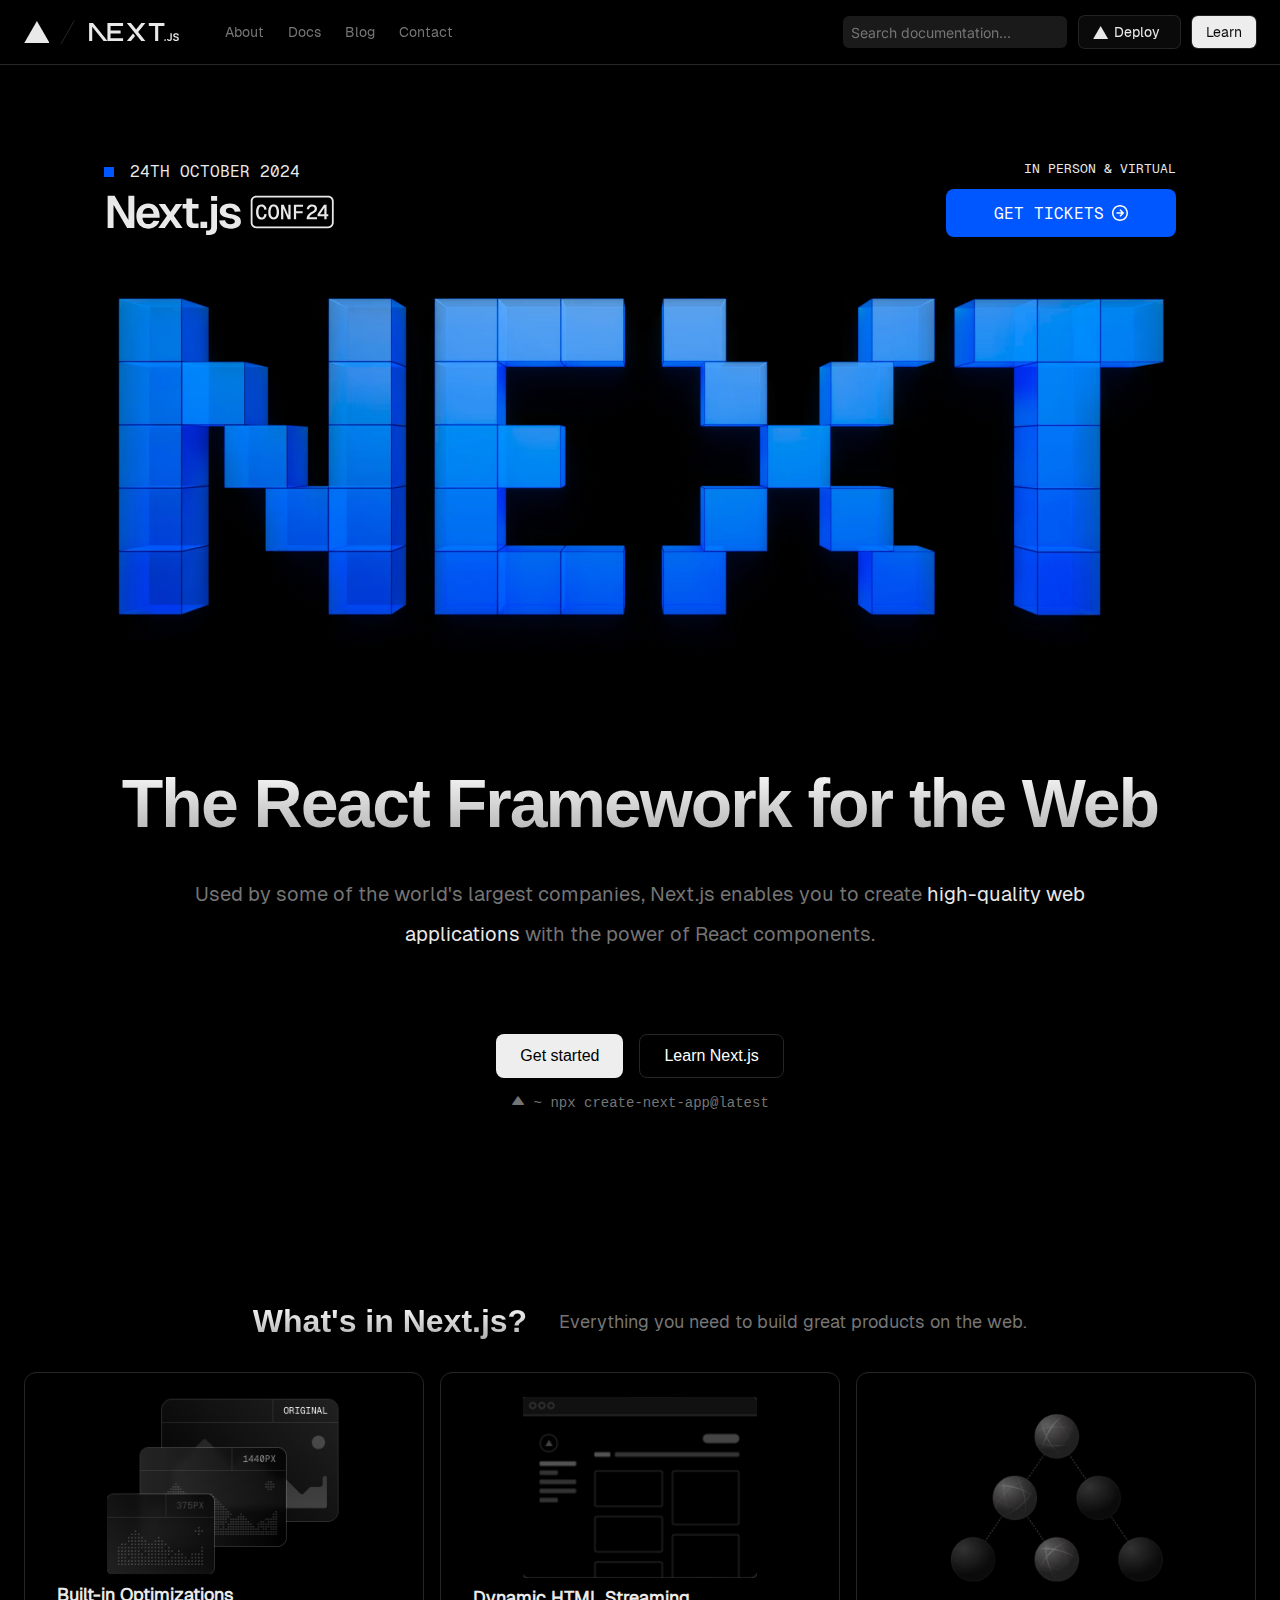
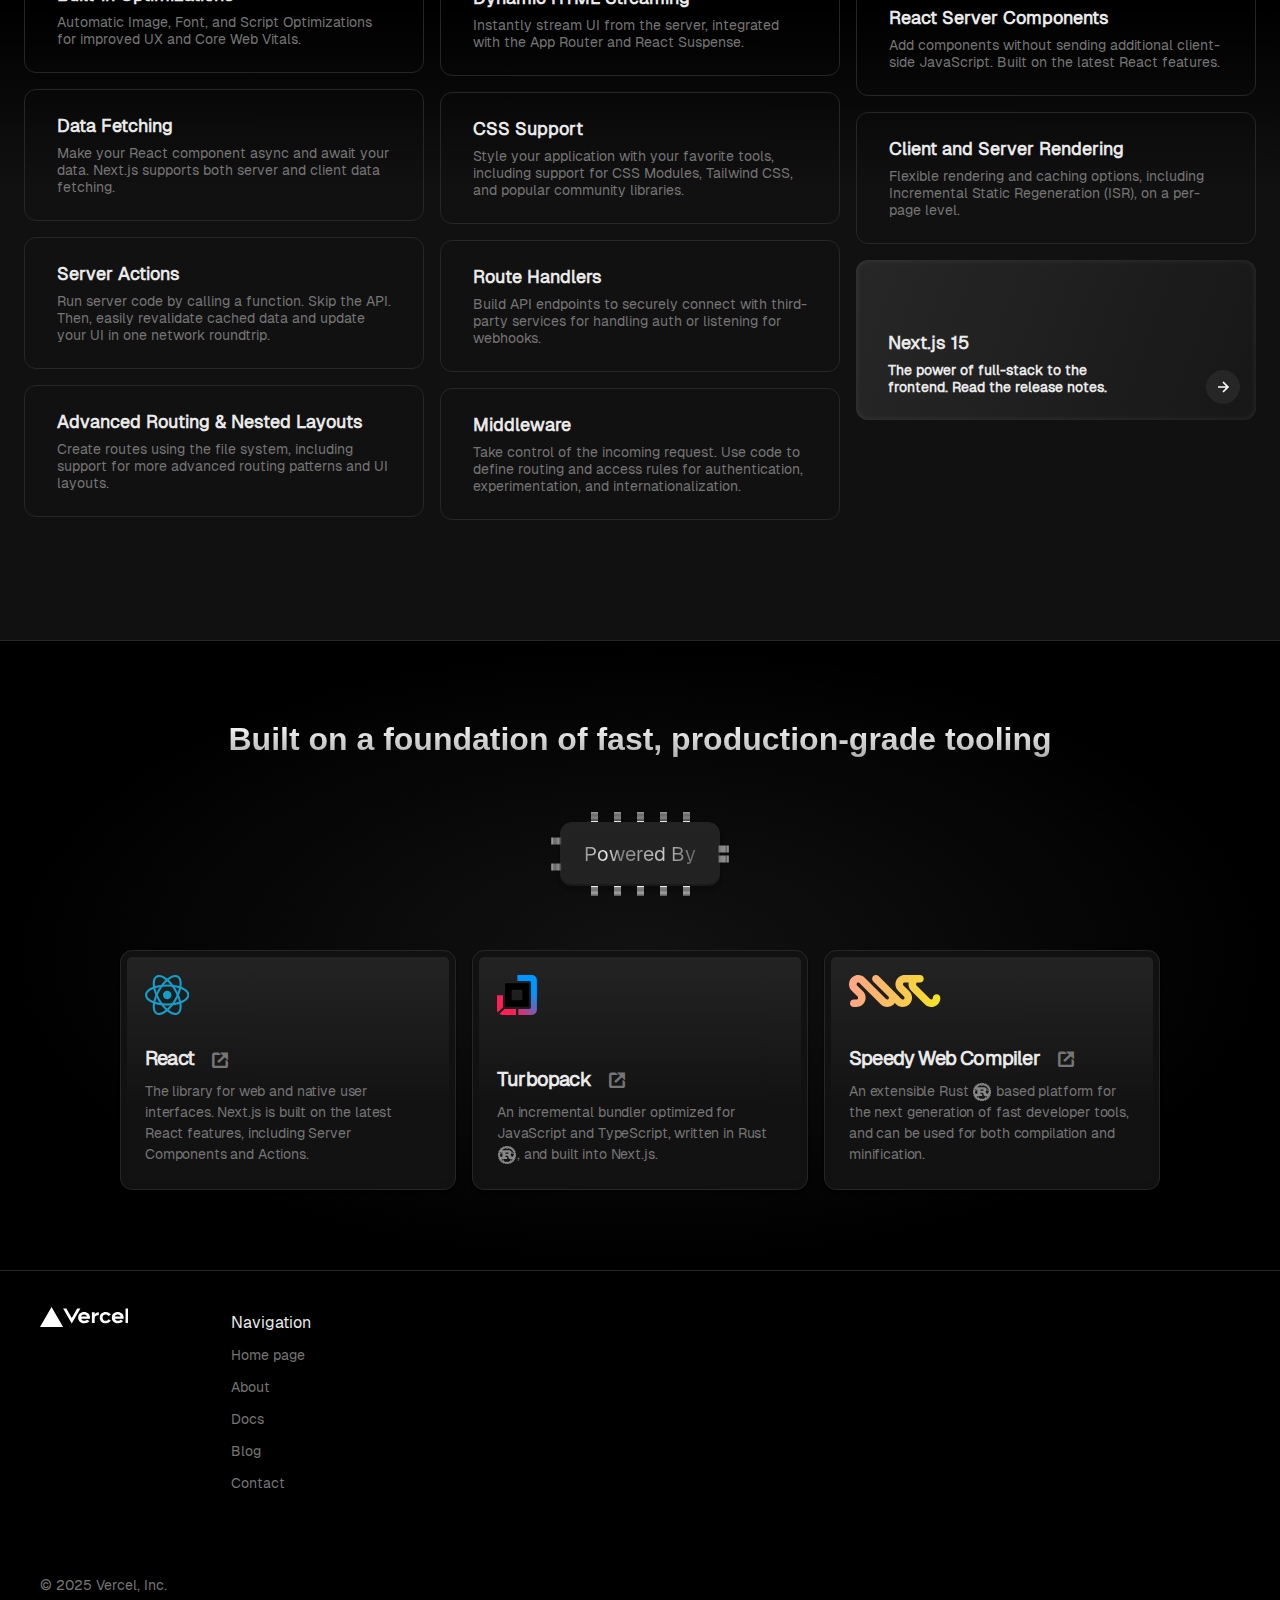
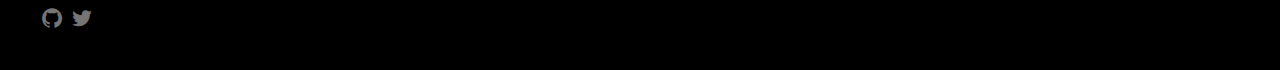
==== index.html @ a0e6a7a4 "add missing pages and move commomn CSS to separate file" ====
<!DOCTYPE html>
<html lang="en">
<head>
    <meta charset="UTF-8">
    <meta name="viewport" content="width=device-width, initial-scale=1.0">
    <title>Next.js by Vercel - The React Framework</title>
    <link rel="stylesheet" href="./css/styles.css">
    <link rel="stylesheet" href="./css/common.css">
    <link href='https://unpkg.com/boxicons@2.1.4/css/boxicons.min.css' rel='stylesheet'>
    <link rel="shortcut icon" href="./assets/svgs/favicon.svg" type="image/x-icon">
    <script src="./tailwind.js"></script>
</head>
<body>
    <header>
        <nav class="nav">
            <a href="./index.html">
                <div class="logo">
                    <svg aria-label="Vercel logomark" height="22" role="img" viewBox="0 0 74 64"><path d="M37.5896 0.25L74.5396 64.25H0.639648L37.5896 0.25Z"></path></svg>
                    <svg height="32" role="separator" viewBox="0 0 32 32" width="32"><path d="M22 5L9 28" stroke-linecap="round" stroke-linejoin="round"></path></svg>
                    <svg xmlns="http://www.w3.org/2000/svg" width="94" height="18" viewBox="0 0 394 79" fill="none">
                        <path d="M261.919 0.0330722H330.547V12.7H303.323V79.339H289.71V12.7H261.919V0.0330722Z"/>
                        <path d="M149.052 0.0330722V12.7H94.0421V33.0772H138.281V45.7441H94.0421V66.6721H149.052V79.339H80.43V12.7H80.4243V0.0330722H149.052Z"/>
                        <path d="M183.32 0.0661486H165.506L229.312 79.3721H247.178L215.271 39.7464L247.127 0.126654L229.312 0.154184L206.352 28.6697L183.32 0.0661486Z"/>
                        <path d="M201.6 56.7148L192.679 45.6229L165.455 79.4326H183.32L201.6 56.7148Z"/>
                        <path fill-rule="evenodd" clip-rule="evenodd" d="M80.907 79.339L17.0151 0H0V79.3059H13.6121V16.9516L63.8067 79.339H80.907Z"/>
                        <path d="M333.607 78.8546C332.61 78.8546 331.762 78.5093 331.052 77.8186C330.342 77.1279 329.991 76.2917 330 75.3011C329.991 74.3377 330.342 73.5106 331.052 72.8199C331.762 72.1292 332.61 71.7838 333.607 71.7838C334.566 71.7838 335.405 72.1292 336.115 72.8199C336.835 73.5106 337.194 74.3377 337.204 75.3011C337.194 75.9554 337.028 76.5552 336.696 77.0914C336.355 77.6368 335.922 78.064 335.377 78.373C334.842 78.6911 334.252 78.8546 333.607 78.8546Z"/>
                        <path d="M356.84 45.4453H362.872V68.6846C362.863 70.8204 362.401 72.6472 361.498 74.1832C360.585 75.7191 359.321 76.8914 357.698 77.7185C356.084 78.5364 354.193 78.9546 352.044 78.9546C350.079 78.9546 348.318 78.6001 346.75 77.9094C345.182 77.2187 343.937 76.1826 343.024 74.8193C342.101 73.456 341.649 71.7565 341.649 69.7207H347.691C347.7 70.6114 347.903 71.3838 348.29 72.0291C348.677 72.6744 349.212 73.1651 349.895 73.5105C350.586 73.8559 351.38 74.0286 352.274 74.0286C353.243 74.0286 354.073 73.8286 354.746 73.4196C355.419 73.0197 355.936 72.4199 356.296 71.6201C356.646 70.8295 356.831 69.8479 356.84 68.6846V45.4453Z"/>
                        <path d="M387.691 54.5338C387.544 53.1251 386.898 52.0254 385.773 51.2438C384.638 50.4531 383.172 50.0623 381.373 50.0623C380.11 50.0623 379.022 50.2532 378.118 50.6258C377.214 51.0075 376.513 51.5164 376.033 52.1617C375.554 52.807 375.314 53.5432 375.295 54.3703C375.295 55.061 375.461 55.6608 375.784 56.1607C376.107 56.6696 376.54 57.0968 377.103 57.4422C377.656 57.7966 378.274 58.0874 378.948 58.3237C379.63 58.56 380.313 58.76 380.995 58.9236L384.14 59.6961C385.404 59.9869 386.631 60.3778 387.802 60.8776C388.973 61.3684 390.034 61.9955 390.965 62.7498C391.897 63.5042 392.635 64.413 393.179 65.4764C393.723 66.5397 394 67.7848 394 69.2208C394 71.1566 393.502 72.8562 392.496 74.3285C391.491 75.7917 390.043 76.9369 388.143 77.764C386.252 78.582 383.965 79 381.272 79C378.671 79 376.402 78.6002 374.493 77.8004C372.575 77.0097 371.08 75.8463 370.001 74.3194C368.922 72.7926 368.341 70.9294 368.258 68.7391H374.235C374.318 69.8842 374.687 70.8386 375.314 71.6111C375.95 72.3745 376.78 72.938 377.795 73.3197C378.819 73.6923 379.962 73.8832 381.226 73.8832C382.545 73.8832 383.707 73.6832 384.712 73.2924C385.708 72.9016 386.492 72.3564 387.055 71.6475C387.627 70.9476 387.913 70.1206 387.922 69.1754C387.913 68.312 387.654 67.5939 387.156 67.0304C386.649 66.467 385.948 65.9944 385.053 65.6127C384.15 65.231 383.098 64.8856 381.899 64.5857L378.081 63.6223C375.323 62.9225 373.137 61.8592 371.541 60.4323C369.937 59.0054 369.143 57.115 369.143 54.7429C369.143 52.798 369.678 51.0894 370.758 49.6261C371.827 48.1629 373.294 47.0268 375.148 46.2179C377.011 45.4 379.114 45 381.456 45C383.836 45 385.92 45.4 387.719 46.2179C389.517 47.0268 390.929 48.1538 391.952 49.5897C392.976 51.0257 393.511 52.6707 393.539 54.5338H387.691Z"/>
                    </svg>
                </div>
            </a>
            <ul class="links">
                <li>
                    <a href="./pages/about.html">About</a>
                </li>
                <li>
                    <a href="./pages/docs.html">Docs</a>
                </li>
                <li>
                    <a href="./pages/blog.html">Blog</a>
                </li>
                <li>
                    <a href="./pages/contact.html">Contact</a>
                </li>
            </ul>
            <div class="buttons">
                <input class="search-doc" type="text" placeholder="Search documentation...">
                <a class="deploy" href="#">
                    <svg aria-label="Vercel logomark" height="13" role="img" viewBox="0 0 74 64"><path d="M37.5896 0.25L74.5396 64.25H0.639648L37.5896 0.25Z" fill="var(--white)"></path></svg>
                    <span>Deploy</span>
                </a>
                <a class="learn" href="#">
                    <span>Learn</span>
                </a>
            </div>
            <div class="mobile-buttons">
                <svg class="search-icon" fill="none" height="24" shape-rendering="geometricPrecision" stroke="currentColor" stroke-linecap="round" stroke-linejoin="round" stroke-width="1.5" viewBox="0 0 24 24" width="24" style="color:currentColor"><path d="M11 17.25a6.25 6.25 0 110-12.5 6.25 6.25 0 010 12.5z"></path><path d="M16 16l4.5 4.5"></path></svg>
                <svg viewBox="0 0 150 80" width="40" height="40" fill="white" class="hamburger">
                    <rect width="150" height="10"></rect>
                    <rect y="60" width="150" height="15"></rect>
                </svg>
            </div>
        </nav>
    </header>
    <main>
        <div class="conf">
            <div class="top">
                <div class="date-container">
                    <div class="date">
                        <span class="square"></span>
                        <span title>24th october 2024</span>
                    </div>
                    <svg class="conf-logo" aria-label="Next.js Conf 2024" fill="none" viewBox="0 0 243 56" xmlns="http://www.w3.org/2000/svg"><path d="M3.84 10.92H11.184L25.776 36.36V10.92H32.064V45H24.432L10.08 20.28V45H3.84V10.92ZM34.1974 32.28C34.1974 24.216 39.1894 18.984 46.8214 18.984C53.3974 18.984 58.6774 23.496 58.7734 32.472V33.96H40.6774C40.9654 38.184 43.1734 40.728 46.8214 40.728C49.1254 40.728 51.2374 39.384 52.1494 37.176L58.4374 37.608C56.9014 42.504 52.2934 45.576 46.8214 45.576C39.1894 45.576 34.1974 40.344 34.1974 32.28ZM40.7254 29.88H52.4374C51.9574 25.512 49.5574 23.832 46.8214 23.832C43.4134 23.832 41.2054 26.088 40.7254 29.88ZM75.8197 19.56H82.6838L73.8037 32.04L83.0197 45H76.1077L70.2037 36.168L64.2517 45H57.3397L66.5557 32.04L57.6757 19.56H64.5877L70.2037 27.912L75.8197 19.56ZM87.0364 13.608H93.1804V19.56H99.9004V24.312H93.1804V37.176C93.1804 39.144 94.1884 40.248 96.0604 40.248H99.9004V45H95.0524C89.8204 45 87.0364 42.36 87.0364 37.176V24.312H83.0044V19.56H87.0364V13.608ZM101.917 38.28H108.973V45H101.917V38.28ZM119.413 44.184C119.413 49.368 116.917 52.2 111.589 52.2H107.893V47.448H110.485C112.213 47.448 113.269 46.2 113.269 44.184V19.56H119.413V44.184ZM113.125 16.2V10.968H119.509V16.2H113.125ZM138.12 27.72C137.64 25.128 135.384 23.64 132.936 23.64C130.488 23.64 128.664 24.888 128.712 26.904C128.76 28.92 131.16 29.736 133.896 30.216C140.808 31.416 144.648 33.288 144.648 38.184C144.648 43.08 139.656 45.576 133.704 45.576C126.984 45.576 122.136 42.264 121.704 36.936L127.992 36.6C128.472 39.288 130.488 40.872 133.656 40.872C135.768 40.872 138.312 40.152 138.264 38.04C138.264 35.592 135.24 35.304 132.648 34.728C126.552 33.48 122.328 31.752 122.328 27C122.328 22.056 126.648 18.984 133.272 18.984C139.08 18.984 143.544 22.248 144.36 27.432L138.12 27.72Z" fill="currentColor"></path><path clip-rule="evenodd" d="M236.981 10.8418C240.14 10.8418 242.699 13.402 242.699 16.5609V39.4399C242.699 42.5988 240.14 45.159 236.981 45.159H160.718C157.56 45.159 155 42.5988 155 39.4399V16.5609C155 13.402 157.56 10.8418 160.718 10.8418H236.981ZM236.981 12.7477H160.718C158.613 12.7477 156.906 14.4552 156.906 16.5609V39.4399C156.906 41.5456 158.613 43.2524 160.718 43.253H236.981C239.087 43.2524 240.794 41.5456 240.794 39.4399V16.5609C240.794 14.4552 239.087 12.7477 236.981 12.7477ZM214.086 35.6223C214.086 34.4347 214.257 33.3935 214.594 32.5068C214.932 31.6161 215.509 30.7863 216.323 30.0216C217.145 29.2529 218.275 28.4801 219.723 27.7074C220.472 27.321 221.041 26.9793 221.435 26.6865C221.83 26.3895 222.119 26.0804 222.306 25.751C222.493 25.4215 222.587 25.0189 222.587 24.543C222.587 23.8149 222.355 23.2293 221.895 22.7901C221.44 22.3548 220.785 22.1352 219.939 22.1352C218.979 22.1352 218.214 22.3955 217.649 22.9201C217.083 23.4448 216.725 24.1932 216.583 25.1694L214.151 25.0189C214.31 23.4571 214.891 22.2287 215.896 21.338C216.896 20.4513 218.247 20.0039 219.939 20.0039C220.972 20.0039 221.871 20.191 222.639 20.5651C223.404 20.9393 223.99 21.4641 224.392 22.1474C224.795 22.8266 224.994 23.6116 224.994 24.5024C224.994 25.2914 224.864 25.9666 224.608 26.5238C224.348 27.0851 223.929 27.6017 223.347 28.0857C222.769 28.5656 221.956 29.0862 220.907 29.6434C219.646 30.3186 218.678 30.9857 218.003 31.6446C217.328 32.3035 216.97 32.8973 216.929 33.4301H225.015V35.6223H214.086ZM225.604 32.4806H232.791V35.6206H235.158V32.4806H236.964V30.2884H235.158V20.3479H232.445L225.604 30.4145V32.4806ZM232.791 23.5977V30.2884H228.207L232.791 23.5977ZM166.431 35.9878C165.21 35.9878 164.163 35.6686 163.289 35.0304C162.414 34.3921 161.752 33.4729 161.297 32.2761C160.847 31.0794 160.621 29.6607 160.621 28.0269C160.621 26.3757 160.847 24.9536 161.297 23.7568C161.752 22.5566 162.414 21.6374 163.289 20.9922C164.163 20.347 165.21 20.0244 166.431 20.0244C167.878 20.0244 169.074 20.4927 170.021 21.4327C170.968 22.3728 171.586 23.6874 171.874 25.3802L169.401 25.5085C169.199 24.4193 168.842 23.5972 168.336 23.0457C167.826 22.4942 167.191 22.2167 166.431 22.2167C165.37 22.2167 164.551 22.7196 163.979 23.7221C163.403 24.7281 163.115 26.1607 163.115 28.0269C163.115 29.8896 163.403 31.3187 163.979 32.3073C164.551 33.2994 165.37 33.792 166.431 33.792C167.233 33.792 167.895 33.4937 168.419 32.9005C168.943 32.3039 169.3 31.4193 169.484 30.2434L171.961 30.3718C171.686 32.1339 171.072 33.511 170.119 34.5031C169.165 35.4917 167.937 35.9878 166.431 35.9878ZM175.006 33.8892C176.005 35.2872 177.413 35.9879 179.234 35.9879C181.055 35.9879 182.467 35.2872 183.463 33.8892C184.458 32.4913 184.958 30.5384 184.958 28.027C184.958 25.4878 184.458 23.5176 183.463 22.1197C182.467 20.7217 181.055 20.0245 179.234 20.0245C177.413 20.0245 176.005 20.7217 175.006 22.1197C174.01 23.5176 173.511 25.4878 173.511 28.027C173.511 30.5384 174.01 32.4913 175.006 33.8892ZM181.635 32.3075C181.08 33.2822 180.282 33.7713 179.234 33.7713C178.187 33.7713 177.389 33.2822 176.837 32.3075C176.282 31.3327 176.008 29.9071 176.008 28.027C176.008 26.1469 176.282 24.7143 176.837 23.7222C177.389 22.7336 178.187 22.2376 179.234 22.2376C180.282 22.2376 181.08 22.7336 181.635 23.7222C182.186 24.7143 182.46 26.1469 182.46 28.027C182.46 29.9071 182.186 31.3327 181.635 32.3075ZM187.083 20.3685H189.924L194.787 31.597V20.3685H197.153V35.645H194.312L189.449 24.4131V35.645H187.083V20.3685ZM210.258 20.3685H200.622V35.645H202.988V29.2521H209.873V27.0806H202.988V22.54H210.258V20.3685Z" fill="currentColor" fill-rule="evenodd"></path></svg>
                </div>
                <div class="tickets">
                    <span title>In person & virtual</span>
                    <button>
                        <span>Get tickets</span>
                        <svg height="16" stroke-linejoin="round" style="color:currentColor" viewBox="0 0 16 16" width="16"><path fill-rule="evenodd" clip-rule="evenodd" d="M5.25 7.25H4.5V8.75H5.25H9.43934L7.96967 10.2197L7.43934 10.75L8.5 11.8107L9.03033 11.2803L11.7803 8.53033C12.0732 8.23744 12.0732 7.76256 11.7803 7.46967L9.03033 4.71967L8.5 4.18934L7.43934 5.25L7.96967 5.78033L9.43934 7.25H5.25ZM8 14.5C4.41015 14.5 1.5 11.5899 1.5 8C1.5 4.41015 4.41015 1.5 8 1.5C11.5899 1.5 14.5 4.41015 14.5 8C14.5 11.5899 11.5899 14.5 8 14.5ZM0 8C0 12.4183 3.58172 16 8 16C12.4183 16 16 12.4183 16 8C16 3.58172 12.4183 0 8 0C3.58172 0 0 3.58172 0 8Z" fill="currentColor"></path></svg>
                    </button>
                </div>
            </div>
            <img src="./assets/imgs/logo.png" alt="NextJS logo">
        </div>
        <section class="presentation">
            <h1>The React Framework for the Web</h1>
            <p>
                Used by some of the world's largest companies, Next.js enables you to create <span class="highlighted">high-quality web applications</span> with the power of React components.
            </p>
            <div class="get-started">
                <div class="buttons">
                    <button>Get started</button>
                    <button>Learn Next.js</button>
                </div>
                <code class="command">
                    <i class='bx bxs-up-arrow'></i>
                    ~ npx create-next-app@latest
                </code>
            </div>
        </section>
        <section class="what">
            <h2>What's in Next.js?</h2>
            <span>Everything you need to build great products on the web.</span>
        </section>
        <div class="features">
            <div class="col">
                <div class="card">
                    <img src="./assets/imgs/screens.png" alt="desktop screens with different resolutions">
                    <span class="title">Built-in Optimizations</span>
                    <p class="description">Automatic Image, Font, and Script Optimizations for improved UX and Core Web Vitals.</p>
                </div>
                <div class="card">
                    <span class="title">Data Fetching</span>
                    <p class="description">Make your React component async and await your data. Next.js supports both server and client data fetching.</p>
                </div>
                <div class="card">
                    <span class="title">Server Actions</span>
                    <p class="description">Run server code by calling a function. Skip the API. Then, easily revalidate cached data and update your UI in one network roundtrip.</p>
                </div>
                <div class="card">
                    <span class="title">Advanced Routing & Nested Layouts</span>
                    <p class="description">Create routes using the file system, including support for more advanced routing patterns and UI layouts.</p>
                </div>
            </div>
            <div class="col">
                <div class="card">
                    <img src="./assets/imgs/page.png" alt="a web page">
                    <span class="title">Dynamic HTML Streaming</span>
                    <p class="description">Instantly stream UI from the server, integrated with the App Router and React Suspense.</p>
                </div>
                <div class="card">
                    <span class="title">CSS Support</span>
                    <p class="description">Style your application with your favorite tools, including support for CSS Modules, Tailwind CSS, and popular community libraries.</p>
                </div>
                <div class="card">
                    <span class="title">Route Handlers</span>
                    <p class="description">Build API endpoints to securely connect with third-party services for handling auth or listening for webhooks.</p>
                </div>
                
                <div class="card">
                    <span class="title">Middleware</span>
                    <p class="description">Take control of the incoming request. Use code to define routing and access rules for authentication, experimentation, and internationalization.</p>
                </div>
            </div>
            <div class="col">
                <div class="card">
                    <img src="./assets/imgs/atoms.png" alt="react component illustration">
                    <span class="title">React Server Components</span>
                    <p class="description">Add components without sending additional client-side JavaScript. Built on the latest React features.</p>
                </div>
                <div class="card">
                    <span class="title">Client and Server Rendering</span>
                    <p class="description">Flexible rendering and caching options, including Incremental Static Regeneration (ISR), on a per-page level.</p>
                </div>
                <div class="special-card">
                    <span class="title">Next.js 15</span>
                    <p class="description">The power of full-stack to the frontend. Read the release notes.</p>
                    <button class="arrow">
                        <svg xmlns="http://www.w3.org/2000/svg" width="20" height="20" viewBox="0 0 24 24" style="fill: rgb(255, 255, 255);" data-darkreader-inline-fill=""><path d="m11.293 17.293 1.414 1.414L19.414 12l-6.707-6.707-1.414 1.414L15.586 11H6v2h9.586z"></path></svg>
                    </button>
                </div>
            </div>
        </div>
        <div class="powered-by-container">
            <section class="powered-by">
                <h2>Built on a foundation of fast, production-grade tooling</h2>
                <div class="cpu">
                    <div class="pins top-pins">
                        <span class="pin"></span>
                        <span class="pin"></span>
                        <span class="pin"></span>
                        <span class="pin"></span>
                        <span class="pin"></span>
                    </div>
        
                    <div class="pins left-pins">
                        <span class="pin"></span>
                        <span class="pin"></span>
                    </div>
                    <span class="label">Powered By</span>
                    <div class="right-pins">
                        <span class="pin"></span>
                        <span class="pin"></span>
                    </div>
        
                    <div class="pins bot-pins">
                        <span class="pin"></span>
                        <span class="pin"></span>
                        <span class="pin"></span>
                        <span class="pin"></span>
                        <span class="pin"></span>
                    </div>
                </div>
                <div class="stack">
                    <a href="https://react.dev" class="tech">
                        <img src="./assets/svgs/react.svg" alt="react js logo" width="45" height="40">
                        <span class="name">React<i class='bx bx-link-external'></i></span>
                        <span class="description">The library for web and native user interfaces. Next.js is built on the latest React features, including Server Components and Actions.</span>
                    </a>
                    <a href="https://turbo.build" class="tech">
                        <img src="./assets/svgs/turbopack.svg" alt="turbopack logo" width="40" height="40">
                        <span class="name">Turbopack<i class='bx bx-link-external'></i></span>
                        <span class="description">An incremental bundler optimized for JavaScript and TypeScript, written in Rust <img src="./assets/svgs/rust.svg" width="20" height="20" alt="worst programming language logo">, and built into Next.js.</span>
                    </a>
                    <a href="https://swc.rs" class="tech">
                        <img src="./assets/svgs/swc.svg" alt="speedy web compiler logo" width="92" height="32">
                        <span class="name">Speedy Web Compiler<i class='bx bx-link-external'></i></span>
                        <span class="description">An extensible Rust <img src="./assets/svgs/rust.svg" width="20" height="20" alt="worst programming language logo"> based platform for the next generation of fast developer tools, and can be used for both compilation and minification.</span>
                    </a>
                </div>
            </section>
        </div>
    </main>
    <footer class="footer">
        <div class="col">
            <svg fill="white" height="20" viewBox="0 0 283 64"><path d="M141.04 16c-11.04 0-19 7.2-19 18s8.96 18 20 18c6.67 0 12.55-2.64 16.19-7.09l-7.65-4.42c-2.02 2.21-5.09 3.5-8.54 3.5-4.79 0-8.86-2.5-10.37-6.5h28.02c.22-1.12.35-2.28.35-3.5 0-10.79-7.96-17.99-19-17.99zm-9.46 14.5c1.25-3.99 4.67-6.5 9.45-6.5 4.79 0 8.21 2.51 9.45 6.5h-18.9zM248.72 16c-11.04 0-19 7.2-19 18s8.96 18 20 18c6.67 0 12.55-2.64 16.19-7.09l-7.65-4.42c-2.02 2.21-5.09 3.5-8.54 3.5-4.79 0-8.86-2.5-10.37-6.5h28.02c.22-1.12.35-2.28.35-3.5 0-10.79-7.96-17.99-19-17.99zm-9.45 14.5c1.25-3.99 4.67-6.5 9.45-6.5 4.79 0 8.21 2.51 9.45 6.5h-18.9zM200.24 34c0 6 3.92 10 10 10 4.12 0 7.21-1.87 8.8-4.92l7.68 4.43c-3.18 5.3-9.14 8.49-16.48 8.49-11.05 0-19-7.2-19-18s7.96-18 19-18c7.34 0 13.29 3.19 16.48 8.49l-7.68 4.43c-1.59-3.05-4.68-4.92-8.8-4.92-6.07 0-10 4-10 10zm82.48-29v46h-9V5h9zM36.95 0L73.9 64H0L36.95 0zm92.38 5l-27.71 48L73.91 5H84.3l17.32 30 17.32-30h10.39zm58.91 12v9.69c-1-.29-2.06-.49-3.2-.49-5.81 0-10 4-10 10V51h-9V17h9v9.2c0-5.08 5.91-9.2 13.2-9.2z" fill="var(--geist-foreground)"></path></svg>
            <span>© 2025 Vercel, Inc.</span>
            <div class="socials">
                <a href="https://github.com/vercel/next.js"><i class='bx bxl-github' ></i></a>
                <a href="https://twitter.com/nextjs"><i class='bx bxl-twitter' ></i></a>
            </div>
        </div>
        <div class="col">
            <span>Navigation</span>
            <ul class="links">
                <li>
                    <a href="./index.html">Home page</a>
                </li>
                <li>
                    <a href="./pages/about.html">About</a>
                </li>
                <li>
                    <a href="./pages/docs.html">Docs</a>
                </li>
                <li>
                    <a href="./pages/blog.html">Blog</a>
                </li>
                <li>
                    <a href="./pages/contact.html">Contact</a>
                </li>
            </ul>
        </div>
    </footer>
</body>
</html>
---- css/styles.css ----
main {
    width: 100%;
}

.conf {
    font-family: "geistSansMonoFont";
    text-transform: uppercase;
    display: flex;
    flex-direction: column;
    gap: 2rem;
    padding: 6rem 6.5rem;
}

@media (max-width: 576px) {
    .conf {
        padding: 2rem;
    }

    .conf .top {
        flex-direction: column;
        gap: 1rem;
    }

    .conf .top .tickets span[title] {
        margin-right: auto;
    }
}

.conf .date-container {
    display: flex;
    flex-direction: column;
}

.conf .top {
    display: flex;
    justify-content: space-between;
}

.conf .top .tickets span[title] {
    font-size: small;
}

.conf .date-container .date {
    display: flex;
    align-items: center;
    gap: 1rem;
}

.conf .date-container .conf-logo {
    height: 60px;
    width: 230px;
}
.conf .tickets {
    display: flex;
    flex-direction: column;
    text-align: right;
}

.conf .tickets button {
    margin-top: 0.75rem;
    display: flex;
    justify-content: center;
    align-items: center;
    gap: 0.5rem;
    font-family: "geistSansMonoFont";
    text-transform: uppercase;
    height: 3rem;
    background-color: #0057FF;
    border: none;
    padding-inline: 3rem;
    border-radius: 0.5rem;
    color: #fff;
    transition: opacity 150ms;
    font-size: 1rem;
}

.conf .tickets button:hover {
    cursor: pointer;
    opacity: 0.9;
}
.conf img {
    margin-top: 1.5rem;
}

.conf .date-container .square {
    display: block;
    width: 10px;
    height: 10px;
    background-color: #0057FF;
}

.presentation {
    width: 100%;
    font-size: 20px;
    display: flex;
    flex-direction: column;
    align-items: center;
    justify-content: center;
    text-align: center;
    margin-bottom: 12rem;
}

.presentation h1 {
    font-family: "geistSansFontMono", sans-serif;
    font-size: 68px;
    font-weight: 800;
    background-image: linear-gradient(180deg, #fff, #adadad);
    background-clip: text;
    -webkit-text-fill-color: transparent;
    letter-spacing: -2px;
}

.presentation p {
    color: var(--light-gray);
    width: 70%;
    line-height: 2;
    margin: 2rem 0 5rem 0;
}

.presentation .highlighted {
    color: var(--white);
}

.presentation .get-started {
    display: flex;
    flex-direction: column;
    gap: 1rem;
}

.presentation .get-started .buttons {
    display: flex;
    gap: 1rem;
    justify-content: center;
}

.presentation .get-started .buttons button {
    padding: 0.75rem 1.5rem;
    font-size: 16px;
    border-radius: 8px;
    transition: 0.2s background-color;
    border: none;
}

.presentation .get-started .buttons button:hover {
    cursor: pointer;
}

.presentation .get-started .buttons >:nth-child(1) {
    background-color: #eee;
    color: #000;
}

.presentation .get-started .buttons >:nth-child(1):hover {
    background-color: #ccc;
}

.presentation .get-started .buttons >:nth-child(2) {
    background-color: #000;
    color: #fff;
    border: 1px solid var(--dark-gray);
}

.presentation .get-started .buttons >:nth-child(2):hover {
    background-color: hsla(0,0%,12%,1);
}

.presentation .get-started .command {
    font-size: 14px;
    color: var(--light-gray);
}

.presentation .get-started .command:hover {
    cursor: copy;
}

@media (max-width: 992px) {
    .presentation {
        margin-bottom: 6rem;
    }
}

@media (max-width: 576px) {
    .presentation {
        margin-bottom: 6rem;
        line-height: 1;
    }

    .presentation h1 {
        font-size: 36px;
        letter-spacing: 1px;
    }

    .presentation p {
        font-size: 16px;
        margin: 2rem 0;
    }
}

.what {
    width: 100%;
    display: flex;
    justify-content: center;
    align-items: center;
    gap: 2rem;
}

.what h2 {
    font-family: "geistSansFontMono", sans-serif;
    font-size: 32px;
    font-weight: 700;
    background-image: linear-gradient(180deg, #fff, #adadad);
    background-clip: text;
    -webkit-text-fill-color: transparent;
}

.what span {
    color: var(--light-gray);
    font-size: 18px;
}

@media (max-width: 992px) {
    .what {
        flex-direction: column;
        gap: 1rem;
    }
}

@media (max-width: 576px) {
    .what span {
        font-size: 14px;
        text-align: center;
    }
}

.features {
    display: flex;
    justify-content: center;
    gap: 1rem;
    background: linear-gradient(180deg, #000 30%, #111 50%, #111 100%);
    padding: 2rem 0 1.5rem 0;
    height: 100%;
    border-bottom: 1px solid var(--dark-gray);
}

.features .col {
    display: flex;
    flex-direction: column;
    gap: 1rem;
    max-width: 400px;
    margin-bottom: 6rem;
}

.features .card {
    border: 1px solid var(--dark-gray);
    border-radius: 12px;
    padding: 1.5rem 2rem;
    display: flex;
    flex-direction: column;
    gap: 0.5rem;
    transition: 150ms border-color, 150ms background-color;
}

.features .card img {
    display: block;
    margin-inline: auto;
    width: 70%;
}

.features .card:hover {
    border-color: #444;
    cursor: pointer;
}

.features .card:not(:nth-child(1)):hover {
    background-color: hsla(0, 0%, 100%, 0.05);
}

.features .card .title,
.special-card .title {
    font-weight: 600;
    font-size: 18px;
}

.features .card .description {
    font-size: 14px;
    color: var(--light-gray);
}

.features .special-card {
    position: relative;
    display: flex;
    flex-direction: column;
    justify-content: flex-end;
    gap: 0.5rem;
    background-image: linear-gradient(110deg, #272727 .06%, #171717);
    box-shadow: inset 0 0 6px hsla(0, 0%, 100%, 0.1);
    height: 10rem;
    padding: 1.5rem 2rem;
    border-radius: 12px;
}

@media (max-width: 992px) {
    .features {
        padding: 1rem;
    }
}

@media (max-width: 768px) {
    .features {
        flex-direction: column;
        align-items: center;    
    }
}

@media (max-width: 576px) {
    .features {
        padding: 1rem;
        flex-direction: column;
    }

    .features .col {
        margin-bottom: 2rem;
    }
}

.special-card .description {
    font-weight: 600;
    font-size: 14px;
    color: var(--white);
    max-width: 25ch;
}

.special-card .arrow {
    display: flex;
    justify-content: center;
    align-items: center;
    position: absolute;
    right: 1rem;
    bottom: 1rem;
    background-color: var(--dark-gray);
    border: 1px solid var(--dark-gray);
    transition: 150ms background-color;
    border-radius: 50%;
    padding: 6px;
}

.special-card .arrow:hover {
    cursor: pointer;
    background-color: hsla(0, 0%, 100%, .15);
}

.powered-by-container {
    border-bottom: 1px solid var(--dark-gray);
    background: radial-gradient(50% 50% at 50% 50%, #121212 0, #000 100%);
}

.powered-by {
    display: flex;
    flex-direction: column;
    justify-content: center;
    align-items: center;
    gap: 4rem;
    width: 100%;
    padding: 80px;
    max-width: 1200px;
    margin: 0 auto;
}

.powered-by h2 {
    font-family: "geistSansFontMono", sans-serif;
    background-image: linear-gradient(180deg, #fff, #adadad);
    background-clip: text;
    -webkit-text-fill-color: transparent;
    font-size: 32px;
    font-weight: 700;
    text-align: center;
}

.powered-by .cpu {
    position: relative;
    width: 10rem;
    height: 4rem;
    display: flex;
    align-items: center;
    justify-content: center;
    background-image: linear-gradient(180deg,#232323,#222),
                      linear-gradient(180deg,hsla(0,0%,100%,.05),
                                             hsla(0,0%,100%,.05) 26.56%,
                                             rgba(0,0,0,.05) 51.56%,
                                             rgba(0,0,0,.05));
    border-radius: 12px;
    box-shadow: 0 2px 4px rgba(0, 0, 0, .1), 0 6px 4px -2px rgba(0, 0, 0, .15), inset 0 -3px 1px -1px rgba(0, 0, 0, .25);
    animation: glow 2s infinite alternate;
    background-size: 200% 100%;
}

@keyframes glow {
	0% { background: linear-gradient(85deg, hsla(0,0%,100%,.05) 0%, #333 100%, hsla(0,0%,100%,.05) 100%); }
	1% { background: linear-gradient(85deg, hsla(0,0%,100%,.05) 0%, #333 100%, hsla(0,0%,100%,.05) 100%); }
	2% { background: linear-gradient(85deg, hsla(0,0%,100%,.05) 0%, #333 100%, hsla(0,0%,100%,.05) 100%); }
	3% { background: linear-gradient(85deg, hsla(0,0%,100%,.05) 0%, #333 100%, hsla(0,0%,100%,.05) 100%); }
	4% { background: linear-gradient(85deg, hsla(0,0%,100%,.05) 0%, #333 100%, hsla(0,0%,100%,.05) 100%); }
	5% { background: linear-gradient(85deg, hsla(0,0%,100%,.05) 0%, #333 100%, hsla(0,0%,100%,.05) 100%); }
	6% { background: linear-gradient(85deg, hsla(0,0%,100%,.05) 0%, #333 100%, hsla(0,0%,100%,.05) 100%); }
	7% { background: linear-gradient(85deg, hsla(0,0%,100%,.05) 0%, #333 100%, hsla(0,0%,100%,.05) 100%); }
	8% { background: linear-gradient(85deg, hsla(0,0%,100%,.05) 0%, #333 100%, hsla(0,0%,100%,.05) 100%); }
	9% { background: linear-gradient(85deg, hsla(0,0%,100%,.05) 0%, #333 100%, hsla(0,0%,100%,.05) 100%); }
	10% { background: linear-gradient(85deg, hsla(0,0%,100%,.05) 0%, #333 100%, hsla(0,0%,100%,.05) 100%); }
	11% { background: linear-gradient(85deg, hsla(0,0%,100%,.05) 0%, #333 99%, hsla(0,0%,100%,.05) 100%); }
	12% { background: linear-gradient(85deg, hsla(0,0%,100%,.05) 0%, #333 98%, hsla(0,0%,100%,.05) 100%); }
	13% { background: linear-gradient(85deg, hsla(0,0%,100%,.05) 0%, #333 97%, hsla(0,0%,100%,.05) 100%); }
	14% { background: linear-gradient(85deg, hsla(0,0%,100%,.05) 0%, #333 96%, hsla(0,0%,100%,.05) 100%); }
	15% { background: linear-gradient(85deg, hsla(0,0%,100%,.05) 0%, #333 95%, hsla(0,0%,100%,.05) 100%); }
	16% { background: linear-gradient(85deg, hsla(0,0%,100%,.05) 0%, #333 94%, hsla(0,0%,100%,.05) 100%); }
	17% { background: linear-gradient(85deg, hsla(0,0%,100%,.05) 0%, #333 93%, hsla(0,0%,100%,.05) 100%); }
	18% { background: linear-gradient(85deg, hsla(0,0%,100%,.05) 0%, #333 92%, hsla(0,0%,100%,.05) 100%); }
	19% { background: linear-gradient(85deg, hsla(0,0%,100%,.05) 0%, #333 91%, hsla(0,0%,100%,.05) 100%); }
	20% { background: linear-gradient(85deg, hsla(0,0%,100%,.05) 0%, #333 90%, hsla(0,0%,100%,.05) 100%); }
	21% { background: linear-gradient(85deg, hsla(0,0%,100%,.05) 0%, #333 89%, hsla(0,0%,100%,.05) 100%); }
	22% { background: linear-gradient(85deg, hsla(0,0%,100%,.05) 0%, #333 88%, hsla(0,0%,100%,.05) 100%); }
	23% { background: linear-gradient(85deg, hsla(0,0%,100%,.05) 0%, #333 87%, hsla(0,0%,100%,.05) 100%); }
	24% { background: linear-gradient(85deg, hsla(0,0%,100%,.05) 0%, #333 86%, hsla(0,0%,100%,.05) 100%); }
	25% { background: linear-gradient(85deg, hsla(0,0%,100%,.05) 0%, #333 85%, hsla(0,0%,100%,.05) 100%); }
	26% { background: linear-gradient(85deg, hsla(0,0%,100%,.05) 0%, #333 84%, hsla(0,0%,100%,.05) 100%); }
	27% { background: linear-gradient(85deg, hsla(0,0%,100%,.05) 0%, #333 83%, hsla(0,0%,100%,.05) 100%); }
	28% { background: linear-gradient(85deg, hsla(0,0%,100%,.05) 0%, #333 82%, hsla(0,0%,100%,.05) 100%); }
	29% { background: linear-gradient(85deg, hsla(0,0%,100%,.05) 0%, #333 81%, hsla(0,0%,100%,.05) 100%); }
	30% { background: linear-gradient(85deg, hsla(0,0%,100%,.05) 0%, #333 80%, hsla(0,0%,100%,.05) 100%); }
	31% { background: linear-gradient(85deg, hsla(0,0%,100%,.05) 0%, #333 79%, hsla(0,0%,100%,.05) 100%); }
	32% { background: linear-gradient(85deg, hsla(0,0%,100%,.05) 0%, #333 78%, hsla(0,0%,100%,.05) 100%); }
	33% { background: linear-gradient(85deg, hsla(0,0%,100%,.05) 0%, #333 77%, hsla(0,0%,100%,.05) 100%); }
	34% { background: linear-gradient(85deg, hsla(0,0%,100%,.05) 0%, #333 76%, hsla(0,0%,100%,.05) 100%); }
	35% { background: linear-gradient(85deg, hsla(0,0%,100%,.05) 0%, #333 75%, hsla(0,0%,100%,.05) 100%); }
	36% { background: linear-gradient(85deg, hsla(0,0%,100%,.05) 0%, #333 74%, hsla(0,0%,100%,.05) 100%); }
	37% { background: linear-gradient(85deg, hsla(0,0%,100%,.05) 0%, #333 73%, hsla(0,0%,100%,.05) 100%); }
	38% { background: linear-gradient(85deg, hsla(0,0%,100%,.05) 0%, #333 72%, hsla(0,0%,100%,.05) 100%); }
	39% { background: linear-gradient(85deg, hsla(0,0%,100%,.05) 0%, #333 71%, hsla(0,0%,100%,.05) 100%); }
	40% { background: linear-gradient(85deg, hsla(0,0%,100%,.05) 0%, #333 70%, hsla(0,0%,100%,.05) 100%); }
	41% { background: linear-gradient(85deg, hsla(0,0%,100%,.05) 0%, #333 69%, hsla(0,0%,100%,.05) 100%); }
	42% { background: linear-gradient(85deg, hsla(0,0%,100%,.05) 0%, #333 68%, hsla(0,0%,100%,.05) 100%); }
	43% { background: linear-gradient(85deg, hsla(0,0%,100%,.05) 0%, #333 67%, hsla(0,0%,100%,.05) 100%); }
	44% { background: linear-gradient(85deg, hsla(0,0%,100%,.05) 0%, #333 66%, hsla(0,0%,100%,.05) 100%); }
	45% { background: linear-gradient(85deg, hsla(0,0%,100%,.05) 0%, #333 65%, hsla(0,0%,100%,.05) 100%); }
	46% { background: linear-gradient(85deg, hsla(0,0%,100%,.05) 0%, #333 64%, hsla(0,0%,100%,.05) 100%); }
	47% { background: linear-gradient(85deg, hsla(0,0%,100%,.05) 0%, #333 63%, hsla(0,0%,100%,.05) 100%); }
	48% { background: linear-gradient(85deg, hsla(0,0%,100%,.05) 0%, #333 62%, hsla(0,0%,100%,.05) 100%); }
	49% { background: linear-gradient(85deg, hsla(0,0%,100%,.05) 0%, #333 61%, hsla(0,0%,100%,.05) 100%); }
	50% { background: linear-gradient(85deg, hsla(0,0%,100%,.05) 0%, #333 60%, hsla(0,0%,100%,.05) 100%); }
	51% { background: linear-gradient(85deg, hsla(0,0%,100%,.05) 0%, #333 59%, hsla(0,0%,100%,.05) 100%); }
	52% { background: linear-gradient(85deg, hsla(0,0%,100%,.05) 0%, #333 58%, hsla(0,0%,100%,.05) 100%); }
	53% { background: linear-gradient(85deg, hsla(0,0%,100%,.05) 0%, #333 57%, hsla(0,0%,100%,.05) 100%); }
	54% { background: linear-gradient(85deg, hsla(0,0%,100%,.05) 0%, #333 56%, hsla(0,0%,100%,.05) 100%); }
	55% { background: linear-gradient(85deg, hsla(0,0%,100%,.05) 0%, #333 55%, hsla(0,0%,100%,.05) 100%); }
	56% { background: linear-gradient(85deg, hsla(0,0%,100%,.05) 0%, #333 54%, hsla(0,0%,100%,.05) 100%); }
	57% { background: linear-gradient(85deg, hsla(0,0%,100%,.05) 0%, #333 53%, hsla(0,0%,100%,.05) 100%); }
	58% { background: linear-gradient(85deg, hsla(0,0%,100%,.05) 0%, #333 52%, hsla(0,0%,100%,.05) 100%); }
	59% { background: linear-gradient(85deg, hsla(0,0%,100%,.05) 0%, #333 51%, hsla(0,0%,100%,.05) 100%); }
	60% { background: linear-gradient(85deg, hsla(0,0%,100%,.05) 0%, #333 50%, hsla(0,0%,100%,.05) 100%); }
	61% { background: linear-gradient(85deg, hsla(0,0%,100%,.05) 0%, #333 49%, hsla(0,0%,100%,.05) 100%); }
	62% { background: linear-gradient(85deg, hsla(0,0%,100%,.05) 0%, #333 48%, hsla(0,0%,100%,.05) 100%); }
	63% { background: linear-gradient(85deg, hsla(0,0%,100%,.05) 0%, #333 47%, hsla(0,0%,100%,.05) 100%); }
	64% { background: linear-gradient(85deg, hsla(0,0%,100%,.05) 0%, #333 46%, hsla(0,0%,100%,.05) 100%); }
	65% { background: linear-gradient(85deg, hsla(0,0%,100%,.05) 0%, #333 45%, hsla(0,0%,100%,.05) 100%); }
	66% { background: linear-gradient(85deg, hsla(0,0%,100%,.05) 0%, #333 44%, hsla(0,0%,100%,.05) 100%); }
	67% { background: linear-gradient(85deg, hsla(0,0%,100%,.05) 0%, #333 43%, hsla(0,0%,100%,.05) 100%); }
	68% { background: linear-gradient(85deg, hsla(0,0%,100%,.05) 0%, #333 42%, hsla(0,0%,100%,.05) 100%); }
	69% { background: linear-gradient(85deg, hsla(0,0%,100%,.05) 0%, #333 41%, hsla(0,0%,100%,.05) 100%); }
	70% { background: linear-gradient(85deg, hsla(0,0%,100%,.05) 0%, #333 40%, hsla(0,0%,100%,.05) 100%); }
	71% { background: linear-gradient(85deg, hsla(0,0%,100%,.05) 0%, #333 39%, hsla(0,0%,100%,.05) 100%); }
	72% { background: linear-gradient(85deg, hsla(0,0%,100%,.05) 0%, #333 38%, hsla(0,0%,100%,.05) 100%); }
	73% { background: linear-gradient(85deg, hsla(0,0%,100%,.05) 0%, #333 37%, hsla(0,0%,100%,.05) 100%); }
	74% { background: linear-gradient(85deg, hsla(0,0%,100%,.05) 0%, #333 36%, hsla(0,0%,100%,.05) 100%); }
	75% { background: linear-gradient(85deg, hsla(0,0%,100%,.05) 0%, #333 35%, hsla(0,0%,100%,.05) 100%); }
	76% { background: linear-gradient(85deg, hsla(0,0%,100%,.05) 0%, #333 34%, hsla(0,0%,100%,.05) 100%); }
	77% { background: linear-gradient(85deg, hsla(0,0%,100%,.05) 0%, #333 33%, hsla(0,0%,100%,.05) 100%); }
	78% { background: linear-gradient(85deg, hsla(0,0%,100%,.05) 0%, #333 32%, hsla(0,0%,100%,.05) 100%); }
	79% { background: linear-gradient(85deg, hsla(0,0%,100%,.05) 0%, #333 31%, hsla(0,0%,100%,.05) 100%); }
	80% { background: linear-gradient(85deg, hsla(0,0%,100%,.05) 0%, #333 30%, hsla(0,0%,100%,.05) 100%); }
	81% { background: linear-gradient(85deg, hsla(0,0%,100%,.05) 0%, #333 29%, hsla(0,0%,100%,.05) 100%); }
	82% { background: linear-gradient(85deg, hsla(0,0%,100%,.05) 0%, #333 28%, hsla(0,0%,100%,.05) 100%); }
	83% { background: linear-gradient(85deg, hsla(0,0%,100%,.05) 0%, #333 27%, hsla(0,0%,100%,.05) 100%); }
	84% { background: linear-gradient(85deg, hsla(0,0%,100%,.05) 0%, #333 26%, hsla(0,0%,100%,.05) 100%); }
	85% { background: linear-gradient(85deg, hsla(0,0%,100%,.05) 0%, #333 25%, hsla(0,0%,100%,.05) 100%); }
	86% { background: linear-gradient(85deg, hsla(0,0%,100%,.05) 0%, #333 24%, hsla(0,0%,100%,.05) 100%); }
	87% { background: linear-gradient(85deg, hsla(0,0%,100%,.05) 0%, #333 23%, hsla(0,0%,100%,.05) 100%); }
	88% { background: linear-gradient(85deg, hsla(0,0%,100%,.05) 0%, #333 22%, hsla(0,0%,100%,.05) 100%); }
	89% { background: linear-gradient(85deg, hsla(0,0%,100%,.05) 0%, #333 21%, hsla(0,0%,100%,.05) 100%); }
	90% { background: linear-gradient(85deg, hsla(0,0%,100%,.05) 0%, #333 20%, hsla(0,0%,100%,.05) 100%); }
	91% { background: linear-gradient(85deg, hsla(0,0%,100%,.05) 0%, #333 19%, hsla(0,0%,100%,.05) 100%); }
	92% { background: linear-gradient(85deg, hsla(0,0%,100%,.05) 0%, #333 18%, hsla(0,0%,100%,.05) 100%); }
	93% { background: linear-gradient(85deg, hsla(0,0%,100%,.05) 0%, #333 17%, hsla(0,0%,100%,.05) 100%); }
	94% { background: linear-gradient(85deg, hsla(0,0%,100%,.05) 0%, #333 16%, hsla(0,0%,100%,.05) 100%); }
	95% { background: linear-gradient(85deg, hsla(0,0%,100%,.05) 0%, #333 15%, hsla(0,0%,100%,.05) 100%); }
	96% { background: linear-gradient(85deg, hsla(0,0%,100%,.05) 0%, #333 14%, hsla(0,0%,100%,.05) 100%); }
	97% { background: linear-gradient(85deg, hsla(0,0%,100%,.05) 0%, #333 13%, hsla(0,0%,100%,.05) 100%); }
	98% { background: linear-gradient(85deg, hsla(0,0%,100%,.05) 0%, #333 12%, hsla(0,0%,100%,.05) 100%); }
	99% { background: linear-gradient(85deg, hsla(0,0%,100%,.05) 0%, #333 11%, hsla(0,0%,100%,.05) 100%); }
	100% { background: linear-gradient(85deg, hsla(0,0%,100%,.05) 0%, #333 10%, hsla(0,0%,100%,.05) 100%); }
}

.powered-by .cpu .label {
    background-image: linear-gradient(92.66deg,#919191,#eaeaea 19.79%,#828181 33.33%,#c6c6c6 70.31%,#606060);
    background-clip: text;
    -webkit-text-fill-color: transparent;
    font-size: 1.25rem;
}

.powered-by .pins {
    display: flex;
    gap: 1rem;
}

.powered-by .pin {
    width: 7px;
    height: 10px;
}

.powered-by .top-pins {
    position: absolute;
    top: 0;
    translate: 0 -100%;
}

.powered-by .top-pins .pin {
    border-bottom: 1px solid var(--white);
    background: linear-gradient(180deg, #9a9a9a, #686868 33.33%, #848484 66.67%, #3a3a3a);
}

.powered-by .bot-pins {
    position: absolute;
    bottom: 0;
    translate: 0 100%;
}

.powered-by .bot-pins .pin {
    background: linear-gradient(180deg, #898989, #6f6f6f 33.33%, #a3a3a3 66.67%, #535353);
}

.powered-by .bot-pins .pin,
.powered-by .right-pins .pin,
.powered-by .left-pins .pin {
    border-top: 1px solid var(--white);
}

.powered-by .right-pins {
    position: absolute;
    right: 0;
    translate: 100% 0;
}

.powered-by .right-pins .pin {
    rotate: 90deg;
    background: linear-gradient(1turn, #6f6f6f, #878787 33.33%, #8b8b8b 66.67%, #4d4d4d);
}

.powered-by .left-pins {
    position: absolute;
    left: 0;
    translate: -100% 0;
}

.powered-by .left-pins .pin {
    rotate: -90deg;
    background: linear-gradient(180deg, #787878, #6b6b6b 33.33%, #8b8b8b 66.67%, #303030);
}

.powered-by .right-pins,
.powered-by .left-pins {
    display: flex;
    flex-direction: column;
}

.powered-by .stack {

    display: flex;
    gap: 1rem;
}

.powered-by .stack .tech {
    display: flex;
    flex-direction: column;
    padding: 24px;
    border-radius: 12px;
    border: 1px solid var(--dark-gray);;
    background: linear-gradient(180deg, #242424, #121212 65.62%);
    box-shadow: 0 1px 0 1px #00000005, 0 4px 6px #00000005, inset 0 0 0 6px #111;
    min-height: 240px;
    width: 100%;
    transition: 0.15s background;
}

.powered-by .stack .tech:hover {
    background: linear-gradient(180deg, #242424, #ffffff05 65.62%);
}

.powered-by .stack .tech img {
    margin-bottom: auto;
}

.powered-by .stack .tech .name {
    font-size: 20px;
    line-height: 1.5;
    letter-spacing: -0.04em;
    font-weight: 600;
    padding-bottom: 0.5rem;
    color: var(--white);
}

.powered-by .stack .tech .name i {
    padding-left: 1rem;
    vertical-align: middle;
    color: var(--light-gray);
    font-weight: 700;
}

.powered-by .stack .tech .description {
    font-size: 14px;
    color: var(--light-gray);
    line-height: 1.5;
    letter-spacing: -0.01em;
}

.powered-by .stack .tech .description img {
    vertical-align: middle;
}

@media (max-width: 768px) {
    .powered-by .stack {
        flex-direction: column;
    }
}

@media (max-width: 576px) {
    .powered-by {
        padding: 2rem;
    }
}
---- css/common.css ----
@import url('https://fonts.googleapis.com/css2?family=Inter:ital,opsz,wght@0,14..32,100..900;1,14..32,100..900&display=swap');

:root {
    --bg: #000;
    --white: #e9e9e9;
    --dark-gray: #262626;
    --light-gray: #757575;
    --blue: #0039ff;
    --active-link: hsla(210,100%,66%,1);
}

@font-face {
    font-family: "geistSansFont";
    src:
        url("../assets/fonts/Geist-1.3.0/classic/Geist-Regular.woff2") format("woff2"),
        url("../assets/fonts/Geist-1.3.0/classic/Geist-Regular.woff") format("woff");
    font-weight: normal;
    font-style: normal;
}

@font-face {
    font-family: "geistSansMonoFont";
    src:
        url("../assets/fonts/Geist-1.3.0/mono/GeistMono-Regular.woff2") format("woff2"),
        url("../assets/fonts/Geist-1.3.0/mono/GeistMono-Regular.woff") format("woff");
    font-weight: normal;
    font-style: normal;
}

* {
    box-sizing: border-box;
    margin: 0;
    padding: 0;
}

body {
    color: var(--white);
    background-color: var(--bg);
    font-family: "geistSansFont", sans-serif;
}

a {
    text-decoration: none;
}

li {
    list-style: none;
}

li a {
    color: var(--light-gray);
    transition: color 150ms;
}

li a:hover {
    font-weight: 550;
    color: var(--white);
}


header {
    display: flex;
    justify-content: space-around;
    padding: 0 24px;
    border-bottom: 1px solid var(--dark-gray);
    position: sticky;
    top: 0;
    background-color: rgba(0, 0, 0, 0.5);
    backdrop-filter: blur(15px);
    z-index: 999;
}

.nav {
    height: 64px;
    width: 100%;
    max-width: 1400px;
    display: flex;
    align-items: center;
    gap: 24px;
}

.nav .links {
    display: flex;
    gap: 24px;
    width: 100%;
    font-size: 14px;
}

.nav .links .current {
    color: var(--active-link);
    text-shadow: var(--active-link);
}

.nav .links li:nth-child(1) {
    margin-left: 20px;
}

.nav .logo {
    display: flex;
    align-items: center;
    gap: 3px;
} 

.nav .logo > * {
    fill: var(--white);
}

.nav .logo > [role=separator] {
    stroke: var(--dark-gray);
}

.nav .buttons {
    display: flex;
    gap: 12px;
    align-items: center;
}

.nav .buttons a {
    padding: 0 14px;
    height: 32px;
    font-size: 14px;
    border-radius: 6px;
    font-weight: 500;
    display: flex;
    justify-content: center;
    align-items: center;
    width: fit-content;
    transition: background-color 150ms;
}

.nav .buttons .deploy {
    box-shadow: 0 0 0 1px hsla(0,0%,100%,.14);
    color: hsla(0,0%,93%,1);
    background-color: #0a0a0a;
}

.nav .buttons .deploy:hover {
    background-color: hsla(0,0%,12%,1);
}

.nav .buttons .deploy span {
    padding: 0 6px;
}

.nav .buttons .learn {
    box-shadow: 0 0 0 1px hsla(0,0%,100%,.14);
    color: #0a0a0a;
    background-color: hsla(0,0%,93%,1);
}

.nav .buttons .learn:hover {
    background-color: #ccc;
}

.nav .buttons .search-doc {
    padding: 0 6px 0 8px;
    font-family: "Inter", -apple-system;
    font-size: 14px;
    height: 32px;
    width: 14rem;
    border-radius: 6px;
    background-color: hsla(0,0%,10%,1);
    color: hsla(0,0%,56%,1);
    outline: none;
    border: none;
}

@media (max-width: 992px) {
    .nav .buttons {
        display: none;
    }

    .nav .links {
        display: none;
    }

    .nav .mobile-buttons {
        display: flex;
        gap: 1rem;
        margin-left: auto;
    }

    .nav .mobile-buttons .search-icon {
        width: 2rem;
        height: 2rem;
    }
}

@media (min-width: 992px) {
    .nav .mobile-buttons {
        display: none;
    }
}

.footer {
    max-width: 1200px;
    margin-inline: auto;
    padding: 36px 0;
    display: flex;
    gap: 4rem;
    min-height: 400px;
}

.footer .col {
    display: flex;
    flex-direction: column;
}

.footer .col:nth-child(1) span {
    font-size: 14px;
    margin-top: auto;
    color: var(--light-gray);
}

.footer .col:nth-child(1) svg {
    margin-right: auto;
}

.footer .col:nth-child(1) .socials {
    margin-top: 0.5em;
    font-size: 24px;
}

.footer .col:nth-child(1) .socials a {
    color: var(--light-gray);
    position: relative;
}

.footer .col:nth-child(2) {
    line-height: 2rem;
}

.footer .col:nth-child(2) ul li a {
    font-size: 14px;
}

@media (max-width: 1200px) {
    .footer {
        gap: 2rem;
        justify-content: space-evenly;
    }
}
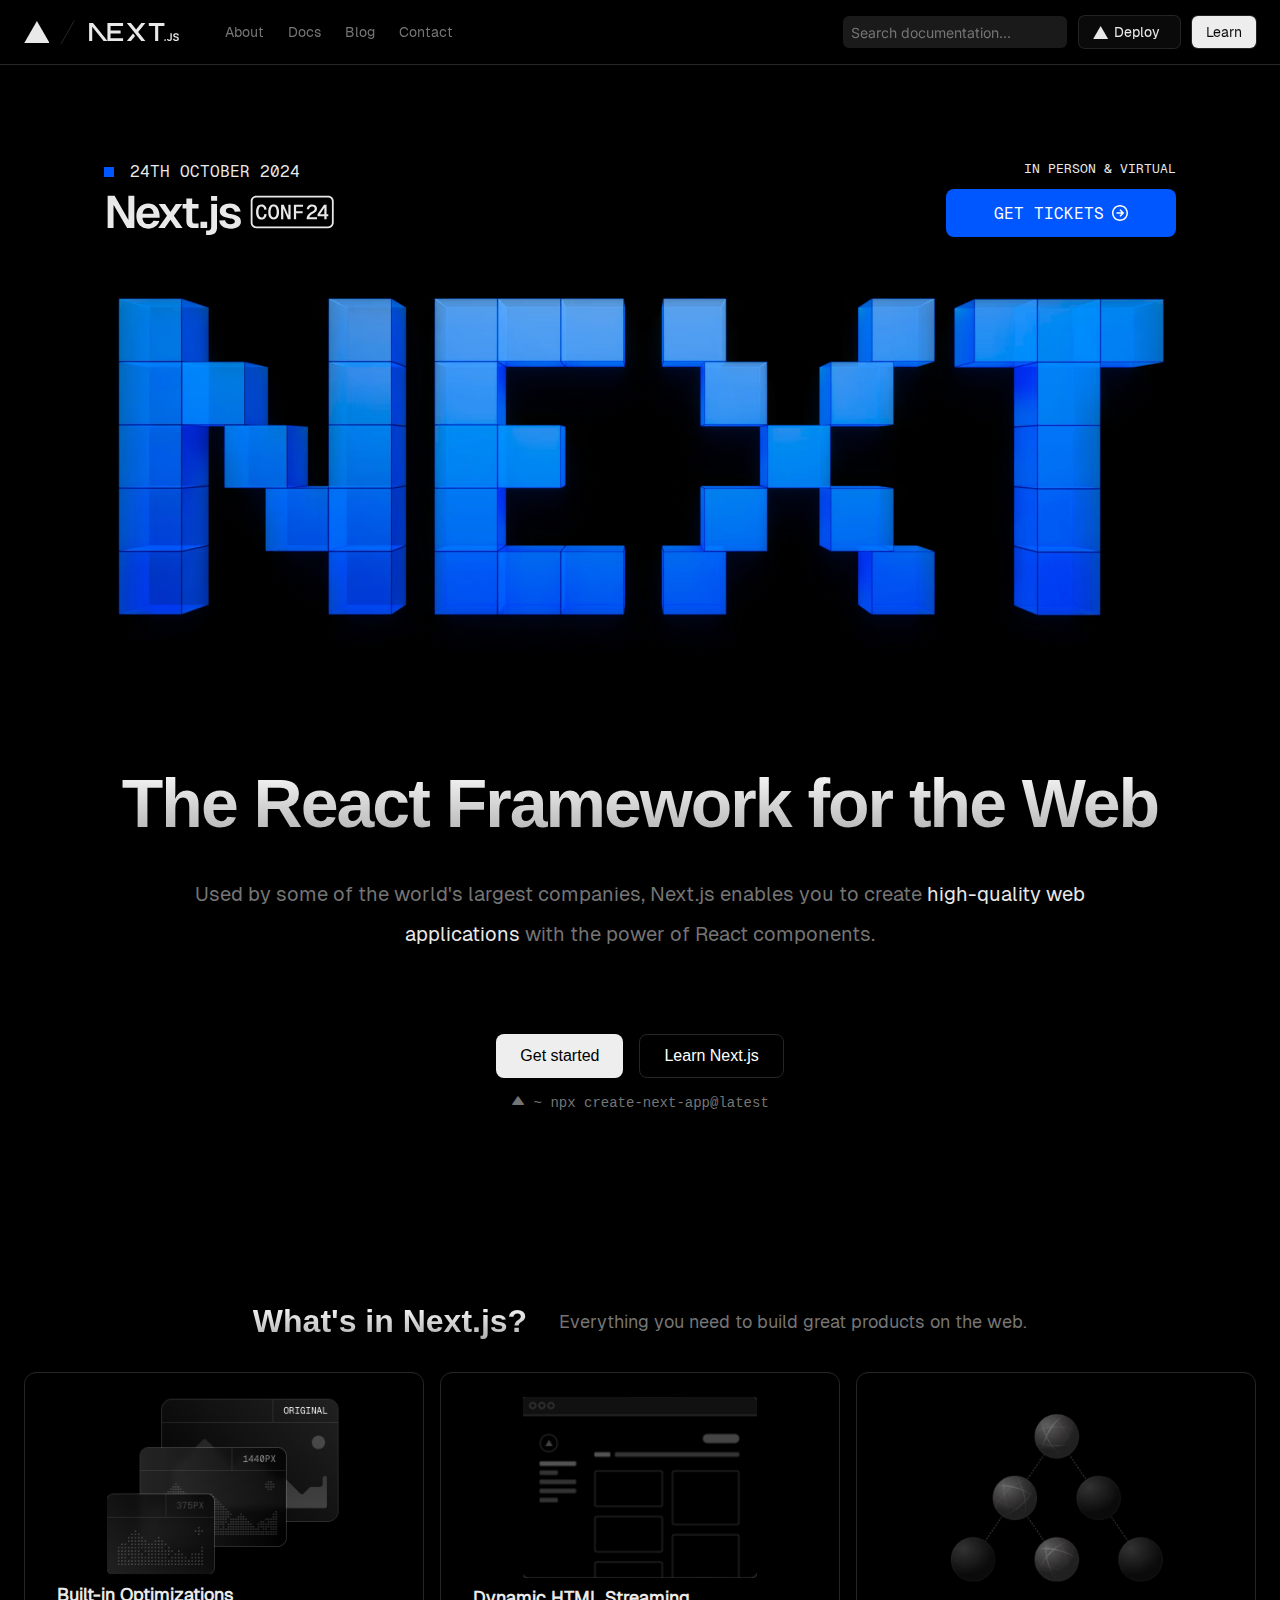
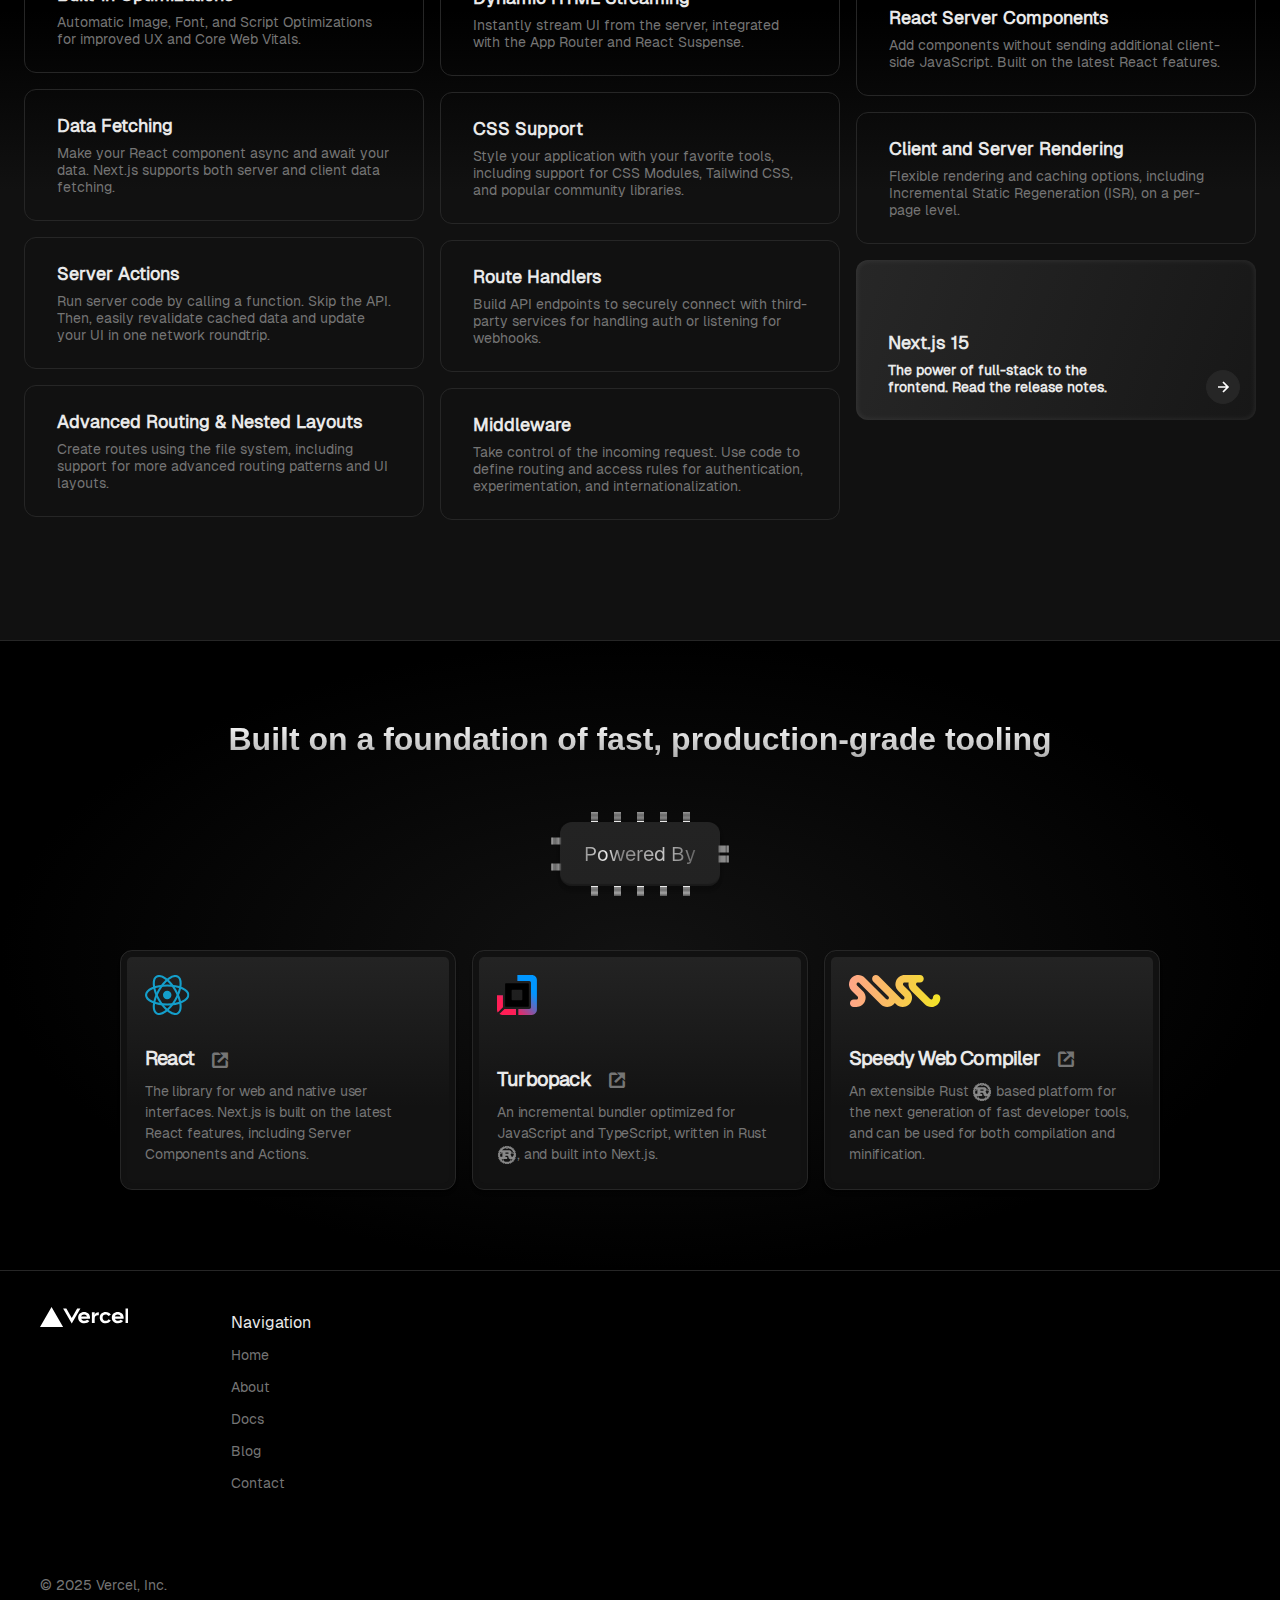
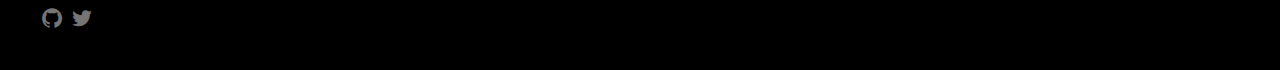
==== commit 98223ad6: "add different color to nav link + add blog page with tailwind css" ====
--- a/index.html
+++ b/index.html
@@ -30,16 +30,16 @@
                 </div>
             </a>
             <ul class="links">
-                <li>
+                <li class="nav-link">
                     <a href="./pages/about.html">About</a>
                 </li>
-                <li>
+                <li class="nav-link">
                     <a href="./pages/docs.html">Docs</a>
                 </li>
-                <li>
+                <li class="nav-link">
                     <a href="./pages/blog.html">Blog</a>
                 </li>
-                <li>
+                <li class="nav-link">
                     <a href="./pages/contact.html">Contact</a>
                 </li>
             </ul>
@@ -62,7 +62,7 @@
             </div>
         </nav>
     </header>
-    <main>
+    <main class="main">
         <div class="conf">
             <div class="top">
                 <div class="date-container">
@@ -223,19 +223,19 @@
         <div class="col">
             <span>Navigation</span>
             <ul class="links">
-                <li>
-                    <a href="./index.html">Home page</a>
-                </li>
-                <li>
+                <li class="nav-link">
+                    <a href="./index.html">Home</a>
+                </li>
+                <li class="nav-link">
                     <a href="./pages/about.html">About</a>
                 </li>
-                <li>
+                <li class="nav-link">
                     <a href="./pages/docs.html">Docs</a>
                 </li>
-                <li>
+                <li class="nav-link">
                     <a href="./pages/blog.html">Blog</a>
                 </li>
-                <li>
+                <li class="nav-link">
                     <a href="./pages/contact.html">Contact</a>
                 </li>
             </ul>
--- a/css/styles.css
+++ b/css/styles.css
@@ -1,7 +1,3 @@
-
-main {
-    width: 100%;
-}
 
 .conf {
     font-family: "geistSansMonoFont";
@@ -102,7 +98,6 @@
 }
 
 .presentation h1 {
-    font-family: "geistSansFontMono", sans-serif;
     font-size: 68px;
     font-weight: 800;
     background-image: linear-gradient(180deg, #fff, #adadad);
--- a/css/common.css
+++ b/css/common.css
@@ -43,20 +43,9 @@
     text-decoration: none;
 }
 
-li {
-    list-style: none;
-}
-
-li a {
-    color: var(--light-gray);
-    transition: color 150ms;
-}
-
-li a:hover {
-    font-weight: 550;
-    color: var(--white);
-}
-
+h1 {
+    font-family: "geistSansFontMono", sans-serif;
+}
 
 header {
     display: flex;
@@ -88,7 +77,20 @@
 
 .nav .links .current {
     color: var(--active-link);
-    text-shadow: var(--active-link);
+}
+
+.nav-link {
+    list-style: none;
+}
+
+.nav-link a {
+    color: var(--light-gray);
+    transition: color 150ms;
+}
+
+.nav-link a:hover {
+    font-weight: 550;
+    color: var(--white);
 }
 
 .nav .links li:nth-child(1) {
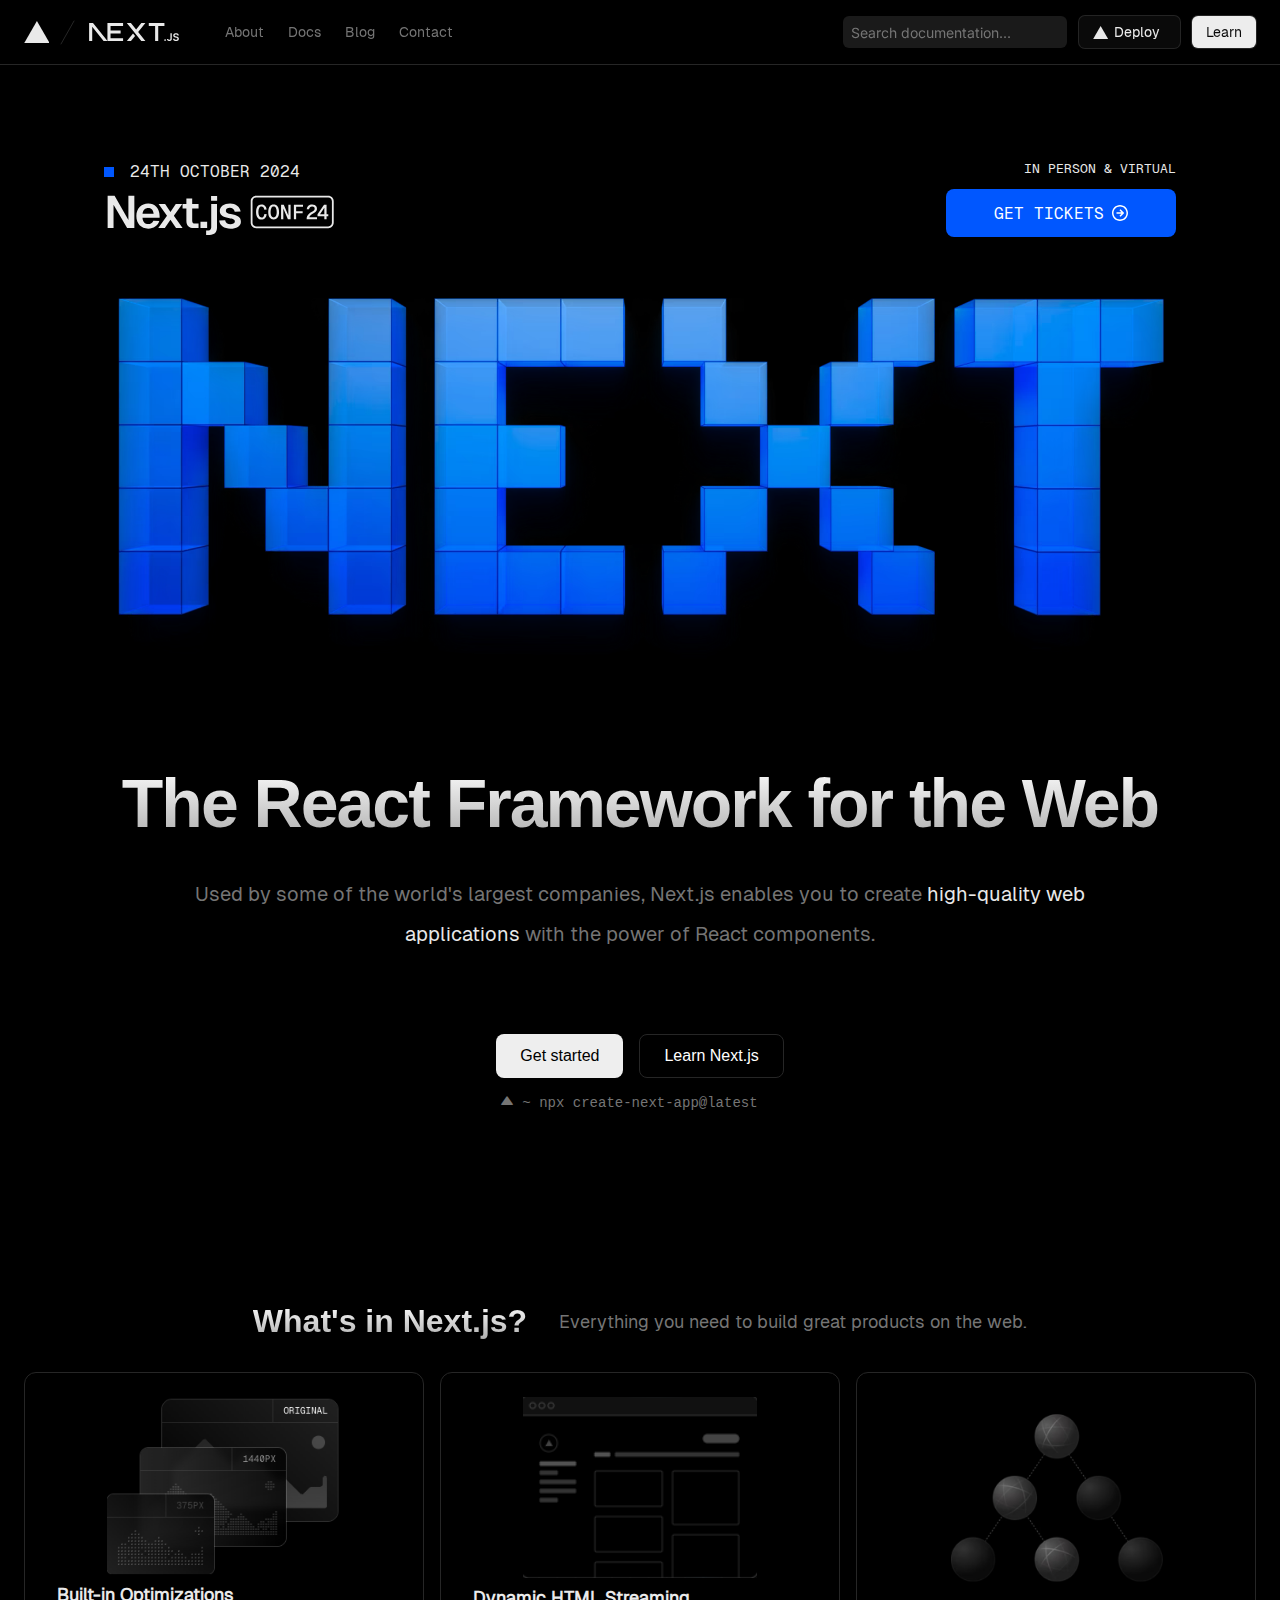
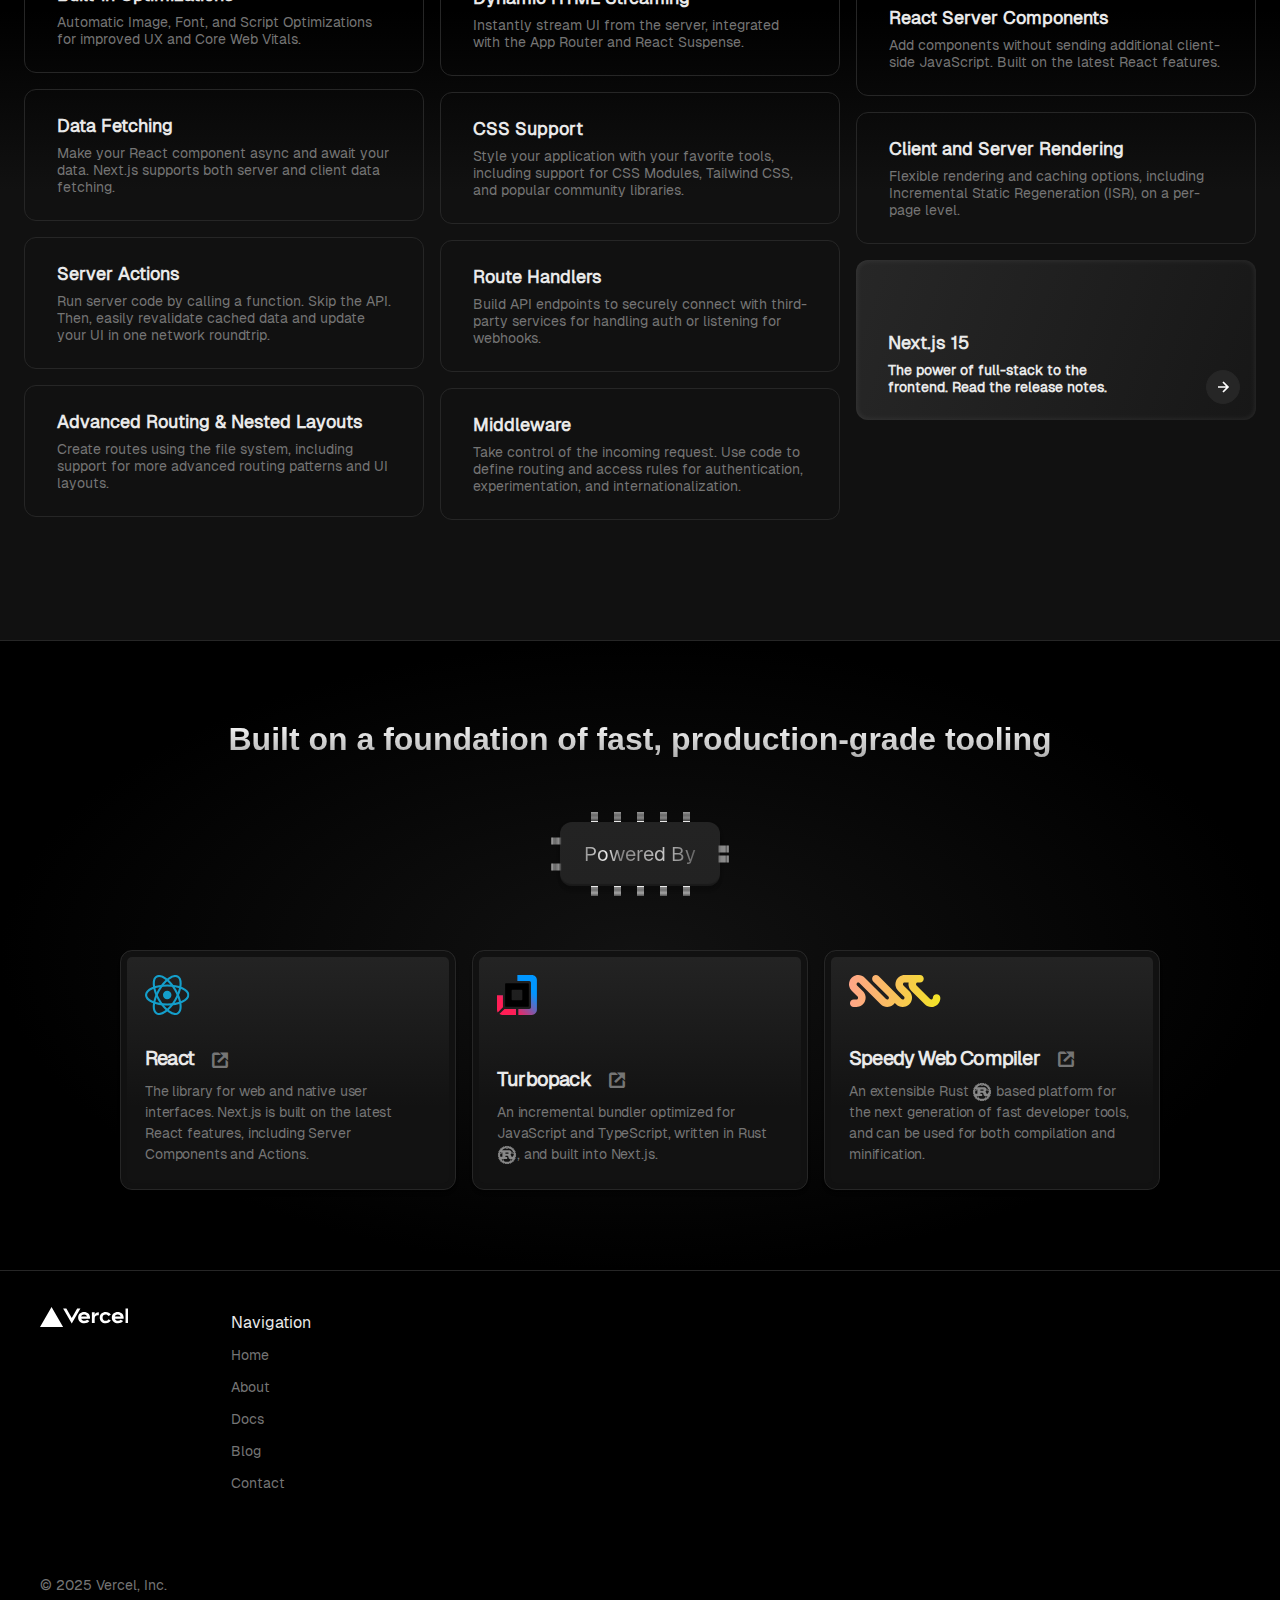
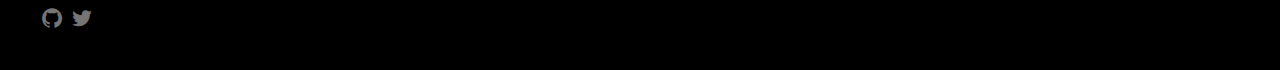
==== commit e1a49cb0: "add js to copy the command in index page" ====
--- a/index.html
+++ b/index.html
@@ -4,11 +4,10 @@
     <meta charset="UTF-8">
     <meta name="viewport" content="width=device-width, initial-scale=1.0">
     <title>Next.js by Vercel - The React Framework</title>
-    <link rel="stylesheet" href="./css/styles.css">
+    <link rel="stylesheet" href="./css/index.css">
     <link rel="stylesheet" href="./css/common.css">
     <link href='https://unpkg.com/boxicons@2.1.4/css/boxicons.min.css' rel='stylesheet'>
     <link rel="shortcut icon" href="./assets/svgs/favicon.svg" type="image/x-icon">
-    <script src="./tailwind.js"></script>
 </head>
 <body>
     <header>
@@ -92,9 +91,10 @@
                     <button>Get started</button>
                     <button>Learn Next.js</button>
                 </div>
-                <code class="command">
+                <code class="command" id="copy">
                     <i class='bx bxs-up-arrow'></i>
-                    ~ npx create-next-app@latest
+                    ~ <span id="command">npx create-next-app@latest</span>
+                    <i class='bx bx-copy'></i>
                 </code>
             </div>
         </section>
@@ -242,4 +242,5 @@
         </div>
     </footer>
 </body>
+<script src="./js/copy.js"></script>
 </html>--- a/css/index.css
+++ b/css/index.css
@@ -0,0 +1,644 @@
+
+.conf {
+    font-family: "geistSansMonoFont";
+    text-transform: uppercase;
+    display: flex;
+    flex-direction: column;
+    gap: 2rem;
+    padding: 6rem 6.5rem;
+}
+
+@media (max-width: 576px) {
+    .conf {
+        padding: 2rem;
+    }
+
+    .conf .top {
+        flex-direction: column;
+        gap: 1rem;
+    }
+
+    .conf .top .tickets span[title] {
+        margin-right: auto;
+    }
+}
+
+.conf .date-container {
+    display: flex;
+    flex-direction: column;
+}
+
+.conf .top {
+    display: flex;
+    justify-content: space-between;
+}
+
+.conf .top .tickets span[title] {
+    font-size: small;
+}
+
+.conf .date-container .date {
+    display: flex;
+    align-items: center;
+    gap: 1rem;
+}
+
+.conf .date-container .conf-logo {
+    height: 60px;
+    width: 230px;
+}
+.conf .tickets {
+    display: flex;
+    flex-direction: column;
+    text-align: right;
+}
+
+.conf .tickets button {
+    margin-top: 0.75rem;
+    display: flex;
+    justify-content: center;
+    align-items: center;
+    gap: 0.5rem;
+    font-family: "geistSansMonoFont";
+    text-transform: uppercase;
+    height: 3rem;
+    background-color: #0057FF;
+    border: none;
+    padding-inline: 3rem;
+    border-radius: 0.5rem;
+    color: #fff;
+    transition: opacity 150ms;
+    font-size: 1rem;
+}
+
+.conf .tickets button:hover {
+    cursor: pointer;
+    opacity: 0.9;
+}
+.conf img {
+    margin-top: 1.5rem;
+}
+
+.conf .date-container .square {
+    display: block;
+    width: 10px;
+    height: 10px;
+    background-color: #0057FF;
+}
+
+.presentation {
+    width: 100%;
+    font-size: 20px;
+    display: flex;
+    flex-direction: column;
+    align-items: center;
+    justify-content: center;
+    text-align: center;
+    margin-bottom: 12rem;
+}
+
+.presentation h1 {
+    font-size: 68px;
+    font-weight: 800;
+    background-image: linear-gradient(180deg, #fff, #adadad);
+    background-clip: text;
+    -webkit-text-fill-color: transparent;
+    letter-spacing: -2px;
+}
+
+.presentation p {
+    color: var(--light-gray);
+    width: 70%;
+    line-height: 2;
+    margin: 2rem 0 5rem 0;
+}
+
+.presentation .highlighted {
+    color: var(--white);
+}
+
+.presentation .get-started {
+    display: flex;
+    flex-direction: column;
+    gap: 1rem;
+}
+
+.presentation .get-started .buttons {
+    display: flex;
+    gap: 1rem;
+    justify-content: center;
+}
+
+.presentation .get-started .buttons button {
+    padding: 0.75rem 1.5rem;
+    font-size: 16px;
+    border-radius: 8px;
+    transition: 0.2s background-color;
+    border: none;
+}
+
+.presentation .get-started .buttons button:hover {
+    cursor: pointer;
+}
+
+.presentation .get-started .buttons >:nth-child(1) {
+    background-color: #eee;
+    color: #000;
+}
+
+.presentation .get-started .buttons >:nth-child(1):hover {
+    background-color: #ccc;
+}
+
+.presentation .get-started .buttons >:nth-child(2) {
+    background-color: #000;
+    color: #fff;
+    border: 1px solid var(--dark-gray);
+}
+
+.presentation .get-started .buttons >:nth-child(2):hover {
+    background-color: hsla(0,0%,12%,1);
+}
+
+.presentation .get-started .command {
+    font-size: 14px;
+    color: var(--light-gray);
+}
+
+.presentation .get-started .command:hover {
+    cursor: copy;
+}
+
+.presentation .get-started .command .bx-copy,
+.presentation .get-started .command .bx-check {
+    opacity: 0;
+    transition: 0.1s opacity;
+}
+
+.presentation .get-started .command:hover .bx-copy,
+.presentation .get-started .command:hover .bx-check {
+    opacity: 1;
+}
+
+@media (max-width: 992px) {
+    .presentation {
+        margin-bottom: 6rem;
+    }
+}
+
+@media (max-width: 576px) {
+    .presentation {
+        margin-bottom: 6rem;
+        line-height: 1;
+    }
+
+    .presentation h1 {
+        font-size: 36px;
+        letter-spacing: 1px;
+    }
+
+    .presentation p {
+        font-size: 16px;
+        margin: 2rem 0;
+    }
+}
+
+.what {
+    width: 100%;
+    display: flex;
+    justify-content: center;
+    align-items: center;
+    gap: 2rem;
+}
+
+.what h2 {
+    font-family: "geistSansFontMono", sans-serif;
+    font-size: 32px;
+    font-weight: 700;
+    background-image: linear-gradient(180deg, #fff, #adadad);
+    background-clip: text;
+    -webkit-text-fill-color: transparent;
+}
+
+.what span {
+    color: var(--light-gray);
+    font-size: 18px;
+}
+
+@media (max-width: 992px) {
+    .what {
+        flex-direction: column;
+        gap: 1rem;
+    }
+}
+
+@media (max-width: 576px) {
+    .what span {
+        font-size: 14px;
+        text-align: center;
+    }
+}
+
+.features {
+    display: flex;
+    justify-content: center;
+    gap: 1rem;
+    background: linear-gradient(180deg, #000 30%, #111 50%, #111 100%);
+    padding: 2rem 0 1.5rem 0;
+    height: 100%;
+    border-bottom: 1px solid var(--dark-gray);
+}
+
+.features .col {
+    display: flex;
+    flex-direction: column;
+    gap: 1rem;
+    max-width: 400px;
+    margin-bottom: 6rem;
+}
+
+.features .card {
+    border: 1px solid var(--dark-gray);
+    border-radius: 12px;
+    padding: 1.5rem 2rem;
+    display: flex;
+    flex-direction: column;
+    gap: 0.5rem;
+    transition: 150ms border-color, 150ms background-color;
+}
+
+.features .card img {
+    display: block;
+    margin-inline: auto;
+    width: 70%;
+}
+
+.features .card:hover {
+    border-color: #444;
+    cursor: pointer;
+}
+
+.features .card:not(:nth-child(1)):hover {
+    background-color: hsla(0, 0%, 100%, 0.05);
+}
+
+.features .card .title,
+.special-card .title {
+    font-weight: 600;
+    font-size: 18px;
+}
+
+.features .card .description {
+    font-size: 14px;
+    color: var(--light-gray);
+}
+
+.features .special-card {
+    position: relative;
+    display: flex;
+    flex-direction: column;
+    justify-content: flex-end;
+    gap: 0.5rem;
+    background-image: linear-gradient(110deg, #272727 .06%, #171717);
+    box-shadow: inset 0 0 6px hsla(0, 0%, 100%, 0.1);
+    height: 10rem;
+    padding: 1.5rem 2rem;
+    border-radius: 12px;
+}
+
+@media (max-width: 992px) {
+    .features {
+        padding: 1rem;
+    }
+}
+
+@media (max-width: 768px) {
+    .features {
+        flex-direction: column;
+        align-items: center;    
+    }
+}
+
+@media (max-width: 576px) {
+    .features {
+        padding: 1rem;
+        flex-direction: column;
+    }
+
+    .features .col {
+        margin-bottom: 2rem;
+    }
+}
+
+.special-card .description {
+    font-weight: 600;
+    font-size: 14px;
+    color: var(--white);
+    max-width: 25ch;
+}
+
+.special-card .arrow {
+    display: flex;
+    justify-content: center;
+    align-items: center;
+    position: absolute;
+    right: 1rem;
+    bottom: 1rem;
+    background-color: var(--dark-gray);
+    border: 1px solid var(--dark-gray);
+    transition: 150ms background-color;
+    border-radius: 50%;
+    padding: 6px;
+}
+
+.special-card .arrow:hover {
+    cursor: pointer;
+    background-color: hsla(0, 0%, 100%, .15);
+}
+
+.powered-by-container {
+    border-bottom: 1px solid var(--dark-gray);
+    background: radial-gradient(50% 50% at 50% 50%, #121212 0, #000 100%);
+}
+
+.powered-by {
+    display: flex;
+    flex-direction: column;
+    justify-content: center;
+    align-items: center;
+    gap: 4rem;
+    width: 100%;
+    padding: 80px;
+    max-width: 1200px;
+    margin: 0 auto;
+}
+
+.powered-by h2 {
+    font-family: "geistSansFontMono", sans-serif;
+    background-image: linear-gradient(180deg, #fff, #adadad);
+    background-clip: text;
+    -webkit-text-fill-color: transparent;
+    font-size: 32px;
+    font-weight: 700;
+    text-align: center;
+}
+
+.powered-by .cpu {
+    position: relative;
+    width: 10rem;
+    height: 4rem;
+    display: flex;
+    align-items: center;
+    justify-content: center;
+    background-image: linear-gradient(180deg,#232323,#222),
+                      linear-gradient(180deg,hsla(0,0%,100%,.05),
+                                             hsla(0,0%,100%,.05) 26.56%,
+                                             rgba(0,0,0,.05) 51.56%,
+                                             rgba(0,0,0,.05));
+    border-radius: 12px;
+    box-shadow: 0 2px 4px rgba(0, 0, 0, .1), 0 6px 4px -2px rgba(0, 0, 0, .15), inset 0 -3px 1px -1px rgba(0, 0, 0, .25);
+    animation: glow 2s infinite alternate;
+    background-size: 200% 100%;
+}
+
+@keyframes glow {
+	0% { background: linear-gradient(85deg, hsla(0,0%,100%,.05) 0%, #333 100%, hsla(0,0%,100%,.05) 100%); }
+	1% { background: linear-gradient(85deg, hsla(0,0%,100%,.05) 0%, #333 100%, hsla(0,0%,100%,.05) 100%); }
+	2% { background: linear-gradient(85deg, hsla(0,0%,100%,.05) 0%, #333 100%, hsla(0,0%,100%,.05) 100%); }
+	3% { background: linear-gradient(85deg, hsla(0,0%,100%,.05) 0%, #333 100%, hsla(0,0%,100%,.05) 100%); }
+	4% { background: linear-gradient(85deg, hsla(0,0%,100%,.05) 0%, #333 100%, hsla(0,0%,100%,.05) 100%); }
+	5% { background: linear-gradient(85deg, hsla(0,0%,100%,.05) 0%, #333 100%, hsla(0,0%,100%,.05) 100%); }
+	6% { background: linear-gradient(85deg, hsla(0,0%,100%,.05) 0%, #333 100%, hsla(0,0%,100%,.05) 100%); }
+	7% { background: linear-gradient(85deg, hsla(0,0%,100%,.05) 0%, #333 100%, hsla(0,0%,100%,.05) 100%); }
+	8% { background: linear-gradient(85deg, hsla(0,0%,100%,.05) 0%, #333 100%, hsla(0,0%,100%,.05) 100%); }
+	9% { background: linear-gradient(85deg, hsla(0,0%,100%,.05) 0%, #333 100%, hsla(0,0%,100%,.05) 100%); }
+	10% { background: linear-gradient(85deg, hsla(0,0%,100%,.05) 0%, #333 100%, hsla(0,0%,100%,.05) 100%); }
+	11% { background: linear-gradient(85deg, hsla(0,0%,100%,.05) 0%, #333 99%, hsla(0,0%,100%,.05) 100%); }
+	12% { background: linear-gradient(85deg, hsla(0,0%,100%,.05) 0%, #333 98%, hsla(0,0%,100%,.05) 100%); }
+	13% { background: linear-gradient(85deg, hsla(0,0%,100%,.05) 0%, #333 97%, hsla(0,0%,100%,.05) 100%); }
+	14% { background: linear-gradient(85deg, hsla(0,0%,100%,.05) 0%, #333 96%, hsla(0,0%,100%,.05) 100%); }
+	15% { background: linear-gradient(85deg, hsla(0,0%,100%,.05) 0%, #333 95%, hsla(0,0%,100%,.05) 100%); }
+	16% { background: linear-gradient(85deg, hsla(0,0%,100%,.05) 0%, #333 94%, hsla(0,0%,100%,.05) 100%); }
+	17% { background: linear-gradient(85deg, hsla(0,0%,100%,.05) 0%, #333 93%, hsla(0,0%,100%,.05) 100%); }
+	18% { background: linear-gradient(85deg, hsla(0,0%,100%,.05) 0%, #333 92%, hsla(0,0%,100%,.05) 100%); }
+	19% { background: linear-gradient(85deg, hsla(0,0%,100%,.05) 0%, #333 91%, hsla(0,0%,100%,.05) 100%); }
+	20% { background: linear-gradient(85deg, hsla(0,0%,100%,.05) 0%, #333 90%, hsla(0,0%,100%,.05) 100%); }
+	21% { background: linear-gradient(85deg, hsla(0,0%,100%,.05) 0%, #333 89%, hsla(0,0%,100%,.05) 100%); }
+	22% { background: linear-gradient(85deg, hsla(0,0%,100%,.05) 0%, #333 88%, hsla(0,0%,100%,.05) 100%); }
+	23% { background: linear-gradient(85deg, hsla(0,0%,100%,.05) 0%, #333 87%, hsla(0,0%,100%,.05) 100%); }
+	24% { background: linear-gradient(85deg, hsla(0,0%,100%,.05) 0%, #333 86%, hsla(0,0%,100%,.05) 100%); }
+	25% { background: linear-gradient(85deg, hsla(0,0%,100%,.05) 0%, #333 85%, hsla(0,0%,100%,.05) 100%); }
+	26% { background: linear-gradient(85deg, hsla(0,0%,100%,.05) 0%, #333 84%, hsla(0,0%,100%,.05) 100%); }
+	27% { background: linear-gradient(85deg, hsla(0,0%,100%,.05) 0%, #333 83%, hsla(0,0%,100%,.05) 100%); }
+	28% { background: linear-gradient(85deg, hsla(0,0%,100%,.05) 0%, #333 82%, hsla(0,0%,100%,.05) 100%); }
+	29% { background: linear-gradient(85deg, hsla(0,0%,100%,.05) 0%, #333 81%, hsla(0,0%,100%,.05) 100%); }
+	30% { background: linear-gradient(85deg, hsla(0,0%,100%,.05) 0%, #333 80%, hsla(0,0%,100%,.05) 100%); }
+	31% { background: linear-gradient(85deg, hsla(0,0%,100%,.05) 0%, #333 79%, hsla(0,0%,100%,.05) 100%); }
+	32% { background: linear-gradient(85deg, hsla(0,0%,100%,.05) 0%, #333 78%, hsla(0,0%,100%,.05) 100%); }
+	33% { background: linear-gradient(85deg, hsla(0,0%,100%,.05) 0%, #333 77%, hsla(0,0%,100%,.05) 100%); }
+	34% { background: linear-gradient(85deg, hsla(0,0%,100%,.05) 0%, #333 76%, hsla(0,0%,100%,.05) 100%); }
+	35% { background: linear-gradient(85deg, hsla(0,0%,100%,.05) 0%, #333 75%, hsla(0,0%,100%,.05) 100%); }
+	36% { background: linear-gradient(85deg, hsla(0,0%,100%,.05) 0%, #333 74%, hsla(0,0%,100%,.05) 100%); }
+	37% { background: linear-gradient(85deg, hsla(0,0%,100%,.05) 0%, #333 73%, hsla(0,0%,100%,.05) 100%); }
+	38% { background: linear-gradient(85deg, hsla(0,0%,100%,.05) 0%, #333 72%, hsla(0,0%,100%,.05) 100%); }
+	39% { background: linear-gradient(85deg, hsla(0,0%,100%,.05) 0%, #333 71%, hsla(0,0%,100%,.05) 100%); }
+	40% { background: linear-gradient(85deg, hsla(0,0%,100%,.05) 0%, #333 70%, hsla(0,0%,100%,.05) 100%); }
+	41% { background: linear-gradient(85deg, hsla(0,0%,100%,.05) 0%, #333 69%, hsla(0,0%,100%,.05) 100%); }
+	42% { background: linear-gradient(85deg, hsla(0,0%,100%,.05) 0%, #333 68%, hsla(0,0%,100%,.05) 100%); }
+	43% { background: linear-gradient(85deg, hsla(0,0%,100%,.05) 0%, #333 67%, hsla(0,0%,100%,.05) 100%); }
+	44% { background: linear-gradient(85deg, hsla(0,0%,100%,.05) 0%, #333 66%, hsla(0,0%,100%,.05) 100%); }
+	45% { background: linear-gradient(85deg, hsla(0,0%,100%,.05) 0%, #333 65%, hsla(0,0%,100%,.05) 100%); }
+	46% { background: linear-gradient(85deg, hsla(0,0%,100%,.05) 0%, #333 64%, hsla(0,0%,100%,.05) 100%); }
+	47% { background: linear-gradient(85deg, hsla(0,0%,100%,.05) 0%, #333 63%, hsla(0,0%,100%,.05) 100%); }
+	48% { background: linear-gradient(85deg, hsla(0,0%,100%,.05) 0%, #333 62%, hsla(0,0%,100%,.05) 100%); }
+	49% { background: linear-gradient(85deg, hsla(0,0%,100%,.05) 0%, #333 61%, hsla(0,0%,100%,.05) 100%); }
+	50% { background: linear-gradient(85deg, hsla(0,0%,100%,.05) 0%, #333 60%, hsla(0,0%,100%,.05) 100%); }
+	51% { background: linear-gradient(85deg, hsla(0,0%,100%,.05) 0%, #333 59%, hsla(0,0%,100%,.05) 100%); }
+	52% { background: linear-gradient(85deg, hsla(0,0%,100%,.05) 0%, #333 58%, hsla(0,0%,100%,.05) 100%); }
+	53% { background: linear-gradient(85deg, hsla(0,0%,100%,.05) 0%, #333 57%, hsla(0,0%,100%,.05) 100%); }
+	54% { background: linear-gradient(85deg, hsla(0,0%,100%,.05) 0%, #333 56%, hsla(0,0%,100%,.05) 100%); }
+	55% { background: linear-gradient(85deg, hsla(0,0%,100%,.05) 0%, #333 55%, hsla(0,0%,100%,.05) 100%); }
+	56% { background: linear-gradient(85deg, hsla(0,0%,100%,.05) 0%, #333 54%, hsla(0,0%,100%,.05) 100%); }
+	57% { background: linear-gradient(85deg, hsla(0,0%,100%,.05) 0%, #333 53%, hsla(0,0%,100%,.05) 100%); }
+	58% { background: linear-gradient(85deg, hsla(0,0%,100%,.05) 0%, #333 52%, hsla(0,0%,100%,.05) 100%); }
+	59% { background: linear-gradient(85deg, hsla(0,0%,100%,.05) 0%, #333 51%, hsla(0,0%,100%,.05) 100%); }
+	60% { background: linear-gradient(85deg, hsla(0,0%,100%,.05) 0%, #333 50%, hsla(0,0%,100%,.05) 100%); }
+	61% { background: linear-gradient(85deg, hsla(0,0%,100%,.05) 0%, #333 49%, hsla(0,0%,100%,.05) 100%); }
+	62% { background: linear-gradient(85deg, hsla(0,0%,100%,.05) 0%, #333 48%, hsla(0,0%,100%,.05) 100%); }
+	63% { background: linear-gradient(85deg, hsla(0,0%,100%,.05) 0%, #333 47%, hsla(0,0%,100%,.05) 100%); }
+	64% { background: linear-gradient(85deg, hsla(0,0%,100%,.05) 0%, #333 46%, hsla(0,0%,100%,.05) 100%); }
+	65% { background: linear-gradient(85deg, hsla(0,0%,100%,.05) 0%, #333 45%, hsla(0,0%,100%,.05) 100%); }
+	66% { background: linear-gradient(85deg, hsla(0,0%,100%,.05) 0%, #333 44%, hsla(0,0%,100%,.05) 100%); }
+	67% { background: linear-gradient(85deg, hsla(0,0%,100%,.05) 0%, #333 43%, hsla(0,0%,100%,.05) 100%); }
+	68% { background: linear-gradient(85deg, hsla(0,0%,100%,.05) 0%, #333 42%, hsla(0,0%,100%,.05) 100%); }
+	69% { background: linear-gradient(85deg, hsla(0,0%,100%,.05) 0%, #333 41%, hsla(0,0%,100%,.05) 100%); }
+	70% { background: linear-gradient(85deg, hsla(0,0%,100%,.05) 0%, #333 40%, hsla(0,0%,100%,.05) 100%); }
+	71% { background: linear-gradient(85deg, hsla(0,0%,100%,.05) 0%, #333 39%, hsla(0,0%,100%,.05) 100%); }
+	72% { background: linear-gradient(85deg, hsla(0,0%,100%,.05) 0%, #333 38%, hsla(0,0%,100%,.05) 100%); }
+	73% { background: linear-gradient(85deg, hsla(0,0%,100%,.05) 0%, #333 37%, hsla(0,0%,100%,.05) 100%); }
+	74% { background: linear-gradient(85deg, hsla(0,0%,100%,.05) 0%, #333 36%, hsla(0,0%,100%,.05) 100%); }
+	75% { background: linear-gradient(85deg, hsla(0,0%,100%,.05) 0%, #333 35%, hsla(0,0%,100%,.05) 100%); }
+	76% { background: linear-gradient(85deg, hsla(0,0%,100%,.05) 0%, #333 34%, hsla(0,0%,100%,.05) 100%); }
+	77% { background: linear-gradient(85deg, hsla(0,0%,100%,.05) 0%, #333 33%, hsla(0,0%,100%,.05) 100%); }
+	78% { background: linear-gradient(85deg, hsla(0,0%,100%,.05) 0%, #333 32%, hsla(0,0%,100%,.05) 100%); }
+	79% { background: linear-gradient(85deg, hsla(0,0%,100%,.05) 0%, #333 31%, hsla(0,0%,100%,.05) 100%); }
+	80% { background: linear-gradient(85deg, hsla(0,0%,100%,.05) 0%, #333 30%, hsla(0,0%,100%,.05) 100%); }
+	81% { background: linear-gradient(85deg, hsla(0,0%,100%,.05) 0%, #333 29%, hsla(0,0%,100%,.05) 100%); }
+	82% { background: linear-gradient(85deg, hsla(0,0%,100%,.05) 0%, #333 28%, hsla(0,0%,100%,.05) 100%); }
+	83% { background: linear-gradient(85deg, hsla(0,0%,100%,.05) 0%, #333 27%, hsla(0,0%,100%,.05) 100%); }
+	84% { background: linear-gradient(85deg, hsla(0,0%,100%,.05) 0%, #333 26%, hsla(0,0%,100%,.05) 100%); }
+	85% { background: linear-gradient(85deg, hsla(0,0%,100%,.05) 0%, #333 25%, hsla(0,0%,100%,.05) 100%); }
+	86% { background: linear-gradient(85deg, hsla(0,0%,100%,.05) 0%, #333 24%, hsla(0,0%,100%,.05) 100%); }
+	87% { background: linear-gradient(85deg, hsla(0,0%,100%,.05) 0%, #333 23%, hsla(0,0%,100%,.05) 100%); }
+	88% { background: linear-gradient(85deg, hsla(0,0%,100%,.05) 0%, #333 22%, hsla(0,0%,100%,.05) 100%); }
+	89% { background: linear-gradient(85deg, hsla(0,0%,100%,.05) 0%, #333 21%, hsla(0,0%,100%,.05) 100%); }
+	90% { background: linear-gradient(85deg, hsla(0,0%,100%,.05) 0%, #333 20%, hsla(0,0%,100%,.05) 100%); }
+	91% { background: linear-gradient(85deg, hsla(0,0%,100%,.05) 0%, #333 19%, hsla(0,0%,100%,.05) 100%); }
+	92% { background: linear-gradient(85deg, hsla(0,0%,100%,.05) 0%, #333 18%, hsla(0,0%,100%,.05) 100%); }
+	93% { background: linear-gradient(85deg, hsla(0,0%,100%,.05) 0%, #333 17%, hsla(0,0%,100%,.05) 100%); }
+	94% { background: linear-gradient(85deg, hsla(0,0%,100%,.05) 0%, #333 16%, hsla(0,0%,100%,.05) 100%); }
+	95% { background: linear-gradient(85deg, hsla(0,0%,100%,.05) 0%, #333 15%, hsla(0,0%,100%,.05) 100%); }
+	96% { background: linear-gradient(85deg, hsla(0,0%,100%,.05) 0%, #333 14%, hsla(0,0%,100%,.05) 100%); }
+	97% { background: linear-gradient(85deg, hsla(0,0%,100%,.05) 0%, #333 13%, hsla(0,0%,100%,.05) 100%); }
+	98% { background: linear-gradient(85deg, hsla(0,0%,100%,.05) 0%, #333 12%, hsla(0,0%,100%,.05) 100%); }
+	99% { background: linear-gradient(85deg, hsla(0,0%,100%,.05) 0%, #333 11%, hsla(0,0%,100%,.05) 100%); }
+	100% { background: linear-gradient(85deg, hsla(0,0%,100%,.05) 0%, #333 10%, hsla(0,0%,100%,.05) 100%); }
+}
+
+.powered-by .cpu .label {
+    background-image: linear-gradient(92.66deg,#919191,#eaeaea 19.79%,#828181 33.33%,#c6c6c6 70.31%,#606060);
+    background-clip: text;
+    -webkit-text-fill-color: transparent;
+    font-size: 1.25rem;
+}
+
+.powered-by .pins {
+    display: flex;
+    gap: 1rem;
+}
+
+.powered-by .pin {
+    width: 7px;
+    height: 10px;
+}
+
+.powered-by .top-pins {
+    position: absolute;
+    top: 0;
+    translate: 0 -100%;
+}
+
+.powered-by .top-pins .pin {
+    border-bottom: 1px solid var(--white);
+    background: linear-gradient(180deg, #9a9a9a, #686868 33.33%, #848484 66.67%, #3a3a3a);
+}
+
+.powered-by .bot-pins {
+    position: absolute;
+    bottom: 0;
+    translate: 0 100%;
+}
+
+.powered-by .bot-pins .pin {
+    background: linear-gradient(180deg, #898989, #6f6f6f 33.33%, #a3a3a3 66.67%, #535353);
+}
+
+.powered-by .bot-pins .pin,
+.powered-by .right-pins .pin,
+.powered-by .left-pins .pin {
+    border-top: 1px solid var(--white);
+}
+
+.powered-by .right-pins {
+    position: absolute;
+    right: 0;
+    translate: 100% 0;
+}
+
+.powered-by .right-pins .pin {
+    rotate: 90deg;
+    background: linear-gradient(1turn, #6f6f6f, #878787 33.33%, #8b8b8b 66.67%, #4d4d4d);
+}
+
+.powered-by .left-pins {
+    position: absolute;
+    left: 0;
+    translate: -100% 0;
+}
+
+.powered-by .left-pins .pin {
+    rotate: -90deg;
+    background: linear-gradient(180deg, #787878, #6b6b6b 33.33%, #8b8b8b 66.67%, #303030);
+}
+
+.powered-by .right-pins,
+.powered-by .left-pins {
+    display: flex;
+    flex-direction: column;
+}
+
+.powered-by .stack {
+
+    display: flex;
+    gap: 1rem;
+}
+
+.powered-by .stack .tech {
+    display: flex;
+    flex-direction: column;
+    padding: 24px;
+    border-radius: 12px;
+    border: 1px solid var(--dark-gray);;
+    background: linear-gradient(180deg, #242424, #121212 65.62%);
+    box-shadow: 0 1px 0 1px #00000005, 0 4px 6px #00000005, inset 0 0 0 6px #111;
+    min-height: 240px;
+    width: 100%;
+    transition: 0.15s background;
+}
+
+.powered-by .stack .tech:hover {
+    background: linear-gradient(180deg, #242424, #ffffff05 65.62%);
+}
+
+.powered-by .stack .tech img {
+    margin-bottom: auto;
+}
+
+.powered-by .stack .tech .name {
+    font-size: 20px;
+    line-height: 1.5;
+    letter-spacing: -0.04em;
+    font-weight: 600;
+    padding-bottom: 0.5rem;
+    color: var(--white);
+}
+
+.powered-by .stack .tech .name i {
+    padding-left: 1rem;
+    vertical-align: middle;
+    color: var(--light-gray);
+    font-weight: 700;
+}
+
+.powered-by .stack .tech .description {
+    font-size: 14px;
+    color: var(--light-gray);
+    line-height: 1.5;
+    letter-spacing: -0.01em;
+}
+
+.powered-by .stack .tech .description img {
+    vertical-align: middle;
+}
+
+@media (max-width: 768px) {
+    .powered-by .stack {
+        flex-direction: column;
+    }
+}
+
+@media (max-width: 576px) {
+    .powered-by {
+        padding: 2rem;
+    }
+}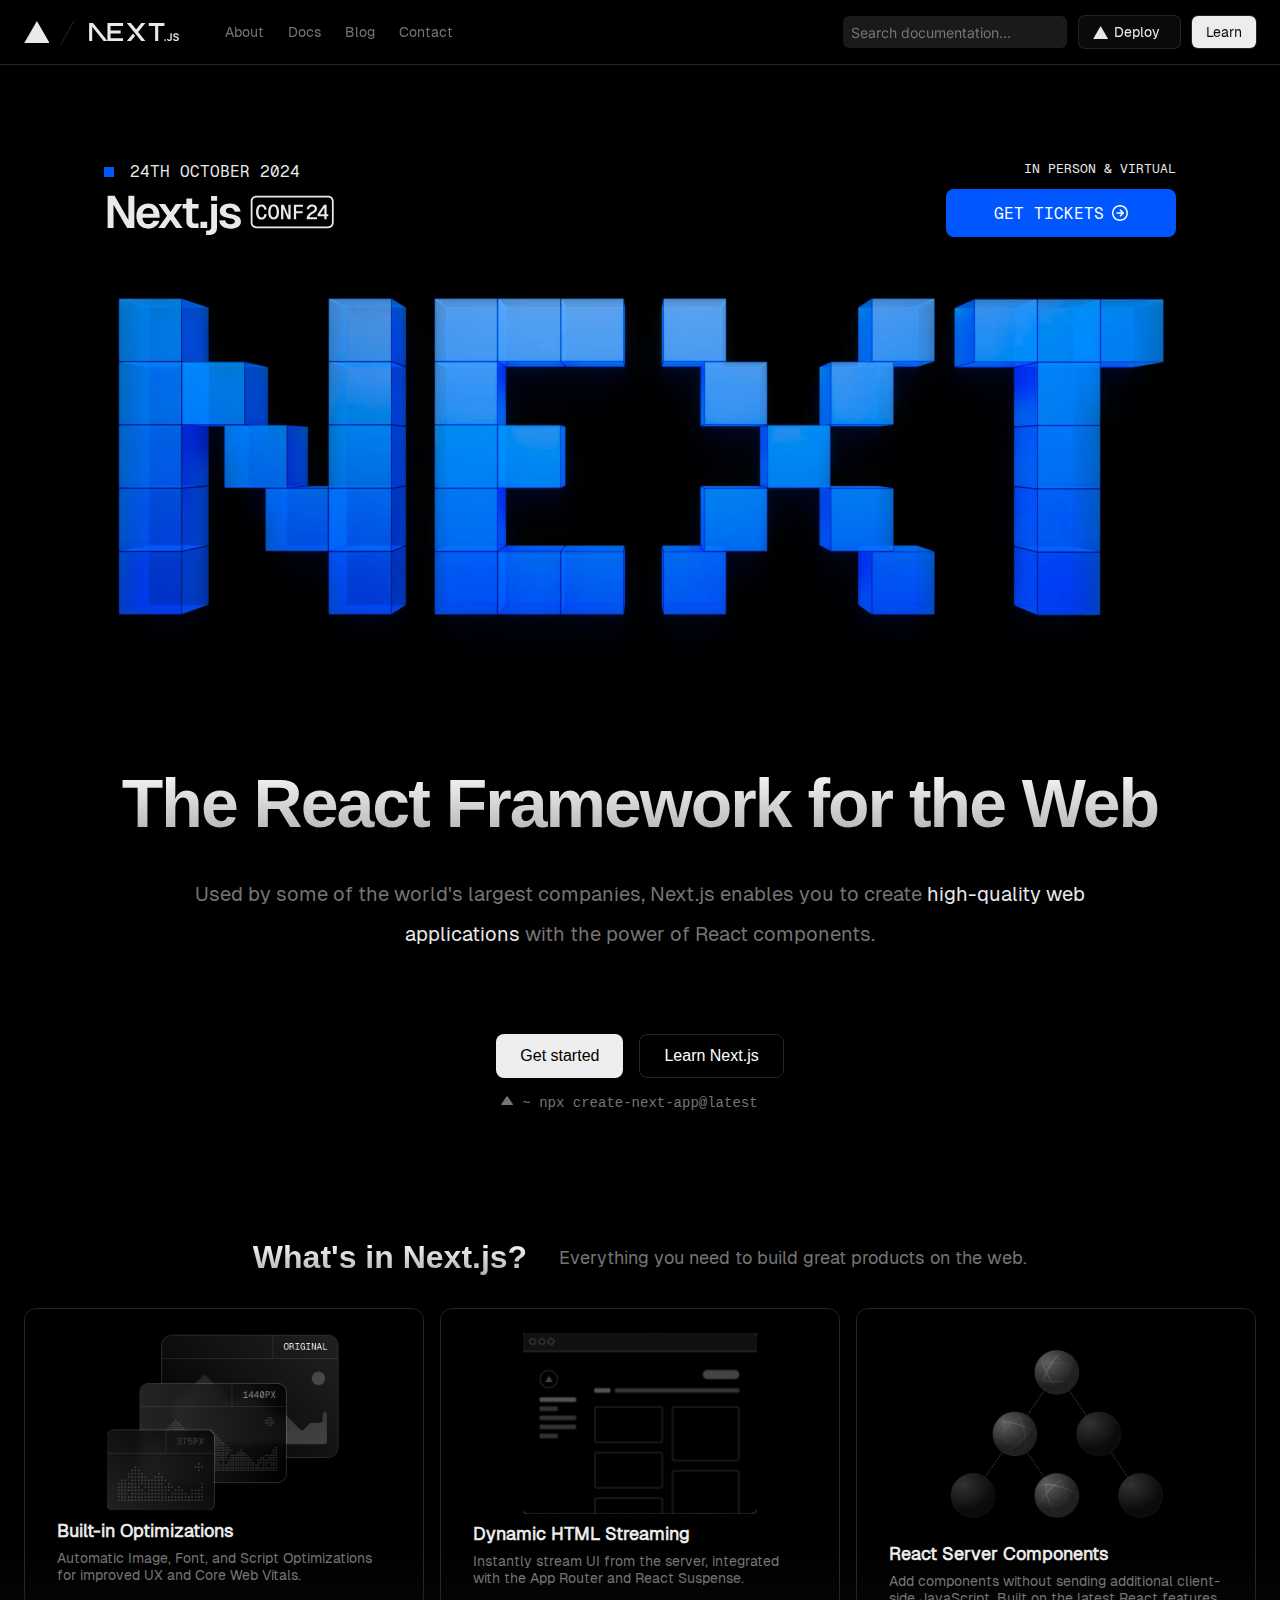
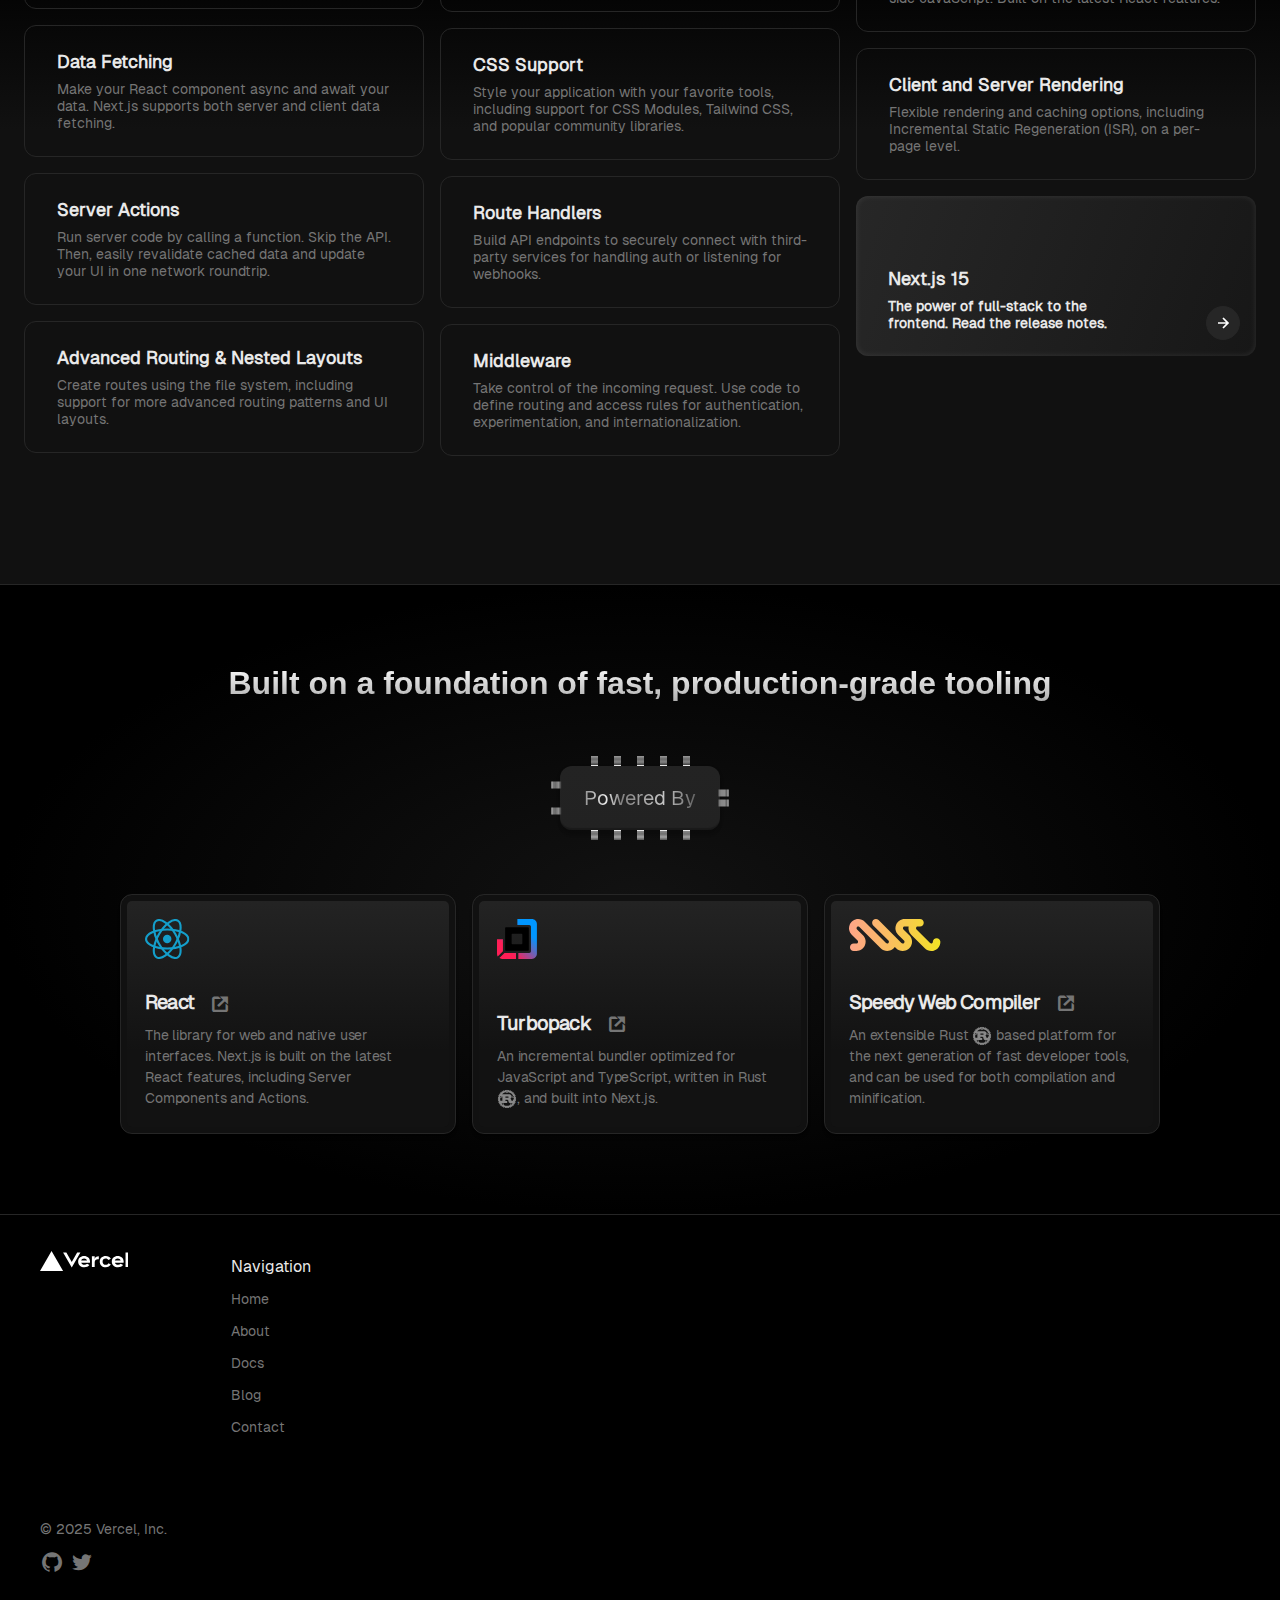
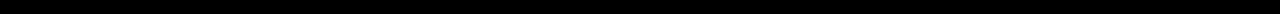
==== commit df3609ec: "add all the missing links" ====
--- a/index.html
+++ b/index.html
@@ -44,23 +44,53 @@
             </ul>
             <div class="buttons">
                 <input class="search-doc" type="text" placeholder="Search documentation...">
-                <a class="deploy" href="#">
+                <a class="deploy" href="https://vercel.com/new/clone">
                     <svg aria-label="Vercel logomark" height="13" role="img" viewBox="0 0 74 64"><path d="M37.5896 0.25L74.5396 64.25H0.639648L37.5896 0.25Z" fill="var(--white)"></path></svg>
                     <span>Deploy</span>
                 </a>
-                <a class="learn" href="#">
+                <a class="learn" href="https://nextjs.org/learn">
                     <span>Learn</span>
                 </a>
             </div>
             <div class="mobile-buttons">
                 <svg class="search-icon" fill="none" height="24" shape-rendering="geometricPrecision" stroke="currentColor" stroke-linecap="round" stroke-linejoin="round" stroke-width="1.5" viewBox="0 0 24 24" width="24" style="color:currentColor"><path d="M11 17.25a6.25 6.25 0 110-12.5 6.25 6.25 0 010 12.5z"></path><path d="M16 16l4.5 4.5"></path></svg>
-                <svg viewBox="0 0 150 80" width="40" height="40" fill="white" class="hamburger">
-                    <rect width="150" height="10"></rect>
-                    <rect y="60" width="150" height="15"></rect>
-                </svg>
+                <button class="hamburger-btn" aria-controls="primary-navigation" aria-expanded="false">
+                    <svg stroke="#fff" fill="none" class="hamburger" viewBox="-10 -10 120 120" width="40" height="40">
+                      <path class="line" stroke-width="6" stroke-linecap="round" stroke-linejoin="round" d="m 20 40 h 60 a 1 1 0 0 1 0 20 h -60 a 1 1 0 0 1 0 -40 h 30 v 70">
+                      </path>
+                    </svg>
+                </button>
             </div>
         </nav>
     </header>
+    <div class="nav-mobile">
+        <ul class="links">
+            <li class="nav-link">
+                <a href="./index.html">Home</a>
+            </li>
+            <li class="nav-link">
+                <a href="./pages/about.html">About</a>
+            </li>
+            <li class="nav-link">
+                <a href="./pages/docs.html">Docs</a>
+            </li>
+            <li class="nav-link">
+                <a href="./pages/blog.html">Blog</a>
+            </li>
+            <li class="nav-link">
+                <a href="./pages/contact.html">Contact</a>
+            </li>
+        </ul>
+        <div class="buttons">
+            <a class="deploy" href="https://vercel.com/new/clone">
+                <svg aria-label="Vercel logomark" height="13" role="img" viewBox="0 0 74 64"><path d="M37.5896 0.25L74.5396 64.25H0.639648L37.5896 0.25Z" fill="var(--white)"></path></svg>
+                <span>Deploy</span>
+            </a>
+            <a class="learn" href="https://nextjs.org/learn">
+                <span>Learn</span>
+            </a>
+        </div>
+    </div>
     <main class="main">
         <div class="conf">
             <div class="top">
@@ -104,11 +134,11 @@
         </section>
         <div class="features">
             <div class="col">
-                <div class="card">
+                <a href="https://nextjs.org/docs/app/building-your-application/optimizing/images" class="card">
                     <img src="./assets/imgs/screens.png" alt="desktop screens with different resolutions">
                     <span class="title">Built-in Optimizations</span>
                     <p class="description">Automatic Image, Font, and Script Optimizations for improved UX and Core Web Vitals.</p>
-                </div>
+                </a>
                 <div class="card">
                     <span class="title">Data Fetching</span>
                     <p class="description">Make your React component async and await your data. Next.js supports both server and client data fetching.</p>
@@ -123,11 +153,11 @@
                 </div>
             </div>
             <div class="col">
-                <div class="card">
+                <a href="https://nextjs.org/docs/app/building-your-application/routing/loading-ui-and-streaming" class="card">
                     <img src="./assets/imgs/page.png" alt="a web page">
                     <span class="title">Dynamic HTML Streaming</span>
                     <p class="description">Instantly stream UI from the server, integrated with the App Router and React Suspense.</p>
-                </div>
+                </a>
                 <div class="card">
                     <span class="title">CSS Support</span>
                     <p class="description">Style your application with your favorite tools, including support for CSS Modules, Tailwind CSS, and popular community libraries.</p>
@@ -136,29 +166,28 @@
                     <span class="title">Route Handlers</span>
                     <p class="description">Build API endpoints to securely connect with third-party services for handling auth or listening for webhooks.</p>
                 </div>
-                
                 <div class="card">
                     <span class="title">Middleware</span>
                     <p class="description">Take control of the incoming request. Use code to define routing and access rules for authentication, experimentation, and internationalization.</p>
                 </div>
             </div>
             <div class="col">
-                <div class="card">
+                <a href="https://nextjs.org/docs/app/building-your-application/rendering/server-components" class="card">
                     <img src="./assets/imgs/atoms.png" alt="react component illustration">
                     <span class="title">React Server Components</span>
                     <p class="description">Add components without sending additional client-side JavaScript. Built on the latest React features.</p>
-                </div>
+                </a>
                 <div class="card">
                     <span class="title">Client and Server Rendering</span>
                     <p class="description">Flexible rendering and caching options, including Incremental Static Regeneration (ISR), on a per-page level.</p>
                 </div>
-                <div class="special-card">
+                <a href="https://nextjs.org/blog/next-15" class="special-card">
                     <span class="title">Next.js 15</span>
                     <p class="description">The power of full-stack to the frontend. Read the release notes.</p>
                     <button class="arrow">
                         <svg xmlns="http://www.w3.org/2000/svg" width="20" height="20" viewBox="0 0 24 24" style="fill: rgb(255, 255, 255);" data-darkreader-inline-fill=""><path d="m11.293 17.293 1.414 1.414L19.414 12l-6.707-6.707-1.414 1.414L15.586 11H6v2h9.586z"></path></svg>
                     </button>
-                </div>
+                </a>
             </div>
         </div>
         <div class="powered-by-container">
@@ -243,4 +272,5 @@
     </footer>
 </body>
 <script src="./js/copy.js"></script>
+<script src="./js/navbar.js"></script>
 </html>--- a/css/index.css
+++ b/css/index.css
@@ -180,6 +180,12 @@
     opacity: 1;
 }
 
+@media (max-width: 1400px) {
+    .presentation {
+        margin-bottom: 8rem;
+    }
+}
+
 @media (max-width: 992px) {
     .presentation {
         margin-bottom: 6rem;
@@ -265,6 +271,7 @@
     flex-direction: column;
     gap: 0.5rem;
     transition: 150ms border-color, 150ms background-color;
+    color: var(--white);
 }
 
 .features .card img {
@@ -304,11 +311,12 @@
     height: 10rem;
     padding: 1.5rem 2rem;
     border-radius: 12px;
-}
-
-@media (max-width: 992px) {
+    color: var(--white);
+}
+
+@media (max-width: 1400px) {
     .features {
-        padding: 1rem;
+        padding: 2rem 1rem;
     }
 }
 
--- a/css/common.css
+++ b/css/common.css
@@ -37,6 +37,20 @@
     color: var(--white);
     background-color: var(--bg);
     font-family: "geistSansFont", sans-serif;
+}
+
+body::-webkit-scrollbar {
+    background-color: #000;
+    width: 0.5rem;
+}
+
+body::-webkit-scrollbar-thumb {
+    background-color: var(--white);
+    border-radius: 0.25rem;
+}
+
+.no-scroll {
+    overflow: hidden;
 }
 
 a {
@@ -59,6 +73,14 @@
     z-index: 999;
 }
 
+.active {
+    color: var(--active-link);
+}
+
+.rotate {
+    rotate: 90deg;
+}
+
 .nav {
     height: 64px;
     width: 100%;
@@ -111,12 +133,14 @@
     stroke: var(--dark-gray);
 }
 
+.nav-mobile .buttons,
 .nav .buttons {
     display: flex;
     gap: 12px;
     align-items: center;
 }
 
+.nav-mobile .buttons a,
 .nav .buttons a {
     padding: 0 14px;
     height: 32px;
@@ -130,26 +154,31 @@
     transition: background-color 150ms;
 }
 
+.nav-mobile .buttons .deploy,
 .nav .buttons .deploy {
     box-shadow: 0 0 0 1px hsla(0,0%,100%,.14);
     color: hsla(0,0%,93%,1);
     background-color: #0a0a0a;
 }
 
+.nav-mobile .buttons .deploy:hover
 .nav .buttons .deploy:hover {
     background-color: hsla(0,0%,12%,1);
 }
 
+.nav-mobile .buttons .deploy span,
 .nav .buttons .deploy span {
     padding: 0 6px;
 }
 
+.nav-mobile .buttons .learn,
 .nav .buttons .learn {
     box-shadow: 0 0 0 1px hsla(0,0%,100%,.14);
     color: #0a0a0a;
     background-color: hsla(0,0%,93%,1);
 }
 
+.nav-mobile .buttons .learn:hover,
 .nav .buttons .learn:hover {
     background-color: #ccc;
 }
@@ -167,6 +196,67 @@
     border: none;
 }
 
+.nav .hamburger-btn {
+    background-color: transparent;
+    border: none;
+}
+
+.nav .hamburger-btn {
+    overflow: hidden;
+}
+
+.nav .hamburger-btn .hamburger {
+    transition: translate 1s, rotate 1s;
+}
+
+.nav .hamburger-btn[aria-expanded="true"] .hamburger {
+    translate: 6px -2px;
+    rotate: 0.125turn;
+}
+
+.nav .hamburger-btn .line {
+    transition: 1s;
+    stroke-dasharray: 60 31 60 300;
+}
+
+.nav .hamburger-btn[aria-expanded="true"] .line {
+    stroke-dasharray: 60 105 60 300;
+    stroke-dashoffset: -90;
+}
+
+.nav-mobile {
+    display: none;
+}
+
+.nav-mobile:is(.active) {
+    display: flex;
+    flex-direction: column;
+    padding-inline: 2rem;
+    height: calc(100vh - 64px);
+    position: sticky;
+    top: 4rem;
+    background-color: var(--bg);
+    z-index: 999;
+}
+
+.nav-mobile:is(.active) .links {
+    display: flex;
+    flex-direction: column;
+    gap: 1rem;
+    margin-top: 1rem;
+}
+
+.nav-mobile:is(.active) .buttons {
+    flex-direction: column;
+    margin-top: auto;
+    margin-bottom: 1rem;
+    width: 100%;
+}
+
+.nav-mobile:is(.active) .buttons a {
+    width: 100%;
+}
+
 @media (max-width: 992px) {
     .nav .buttons {
         display: none;
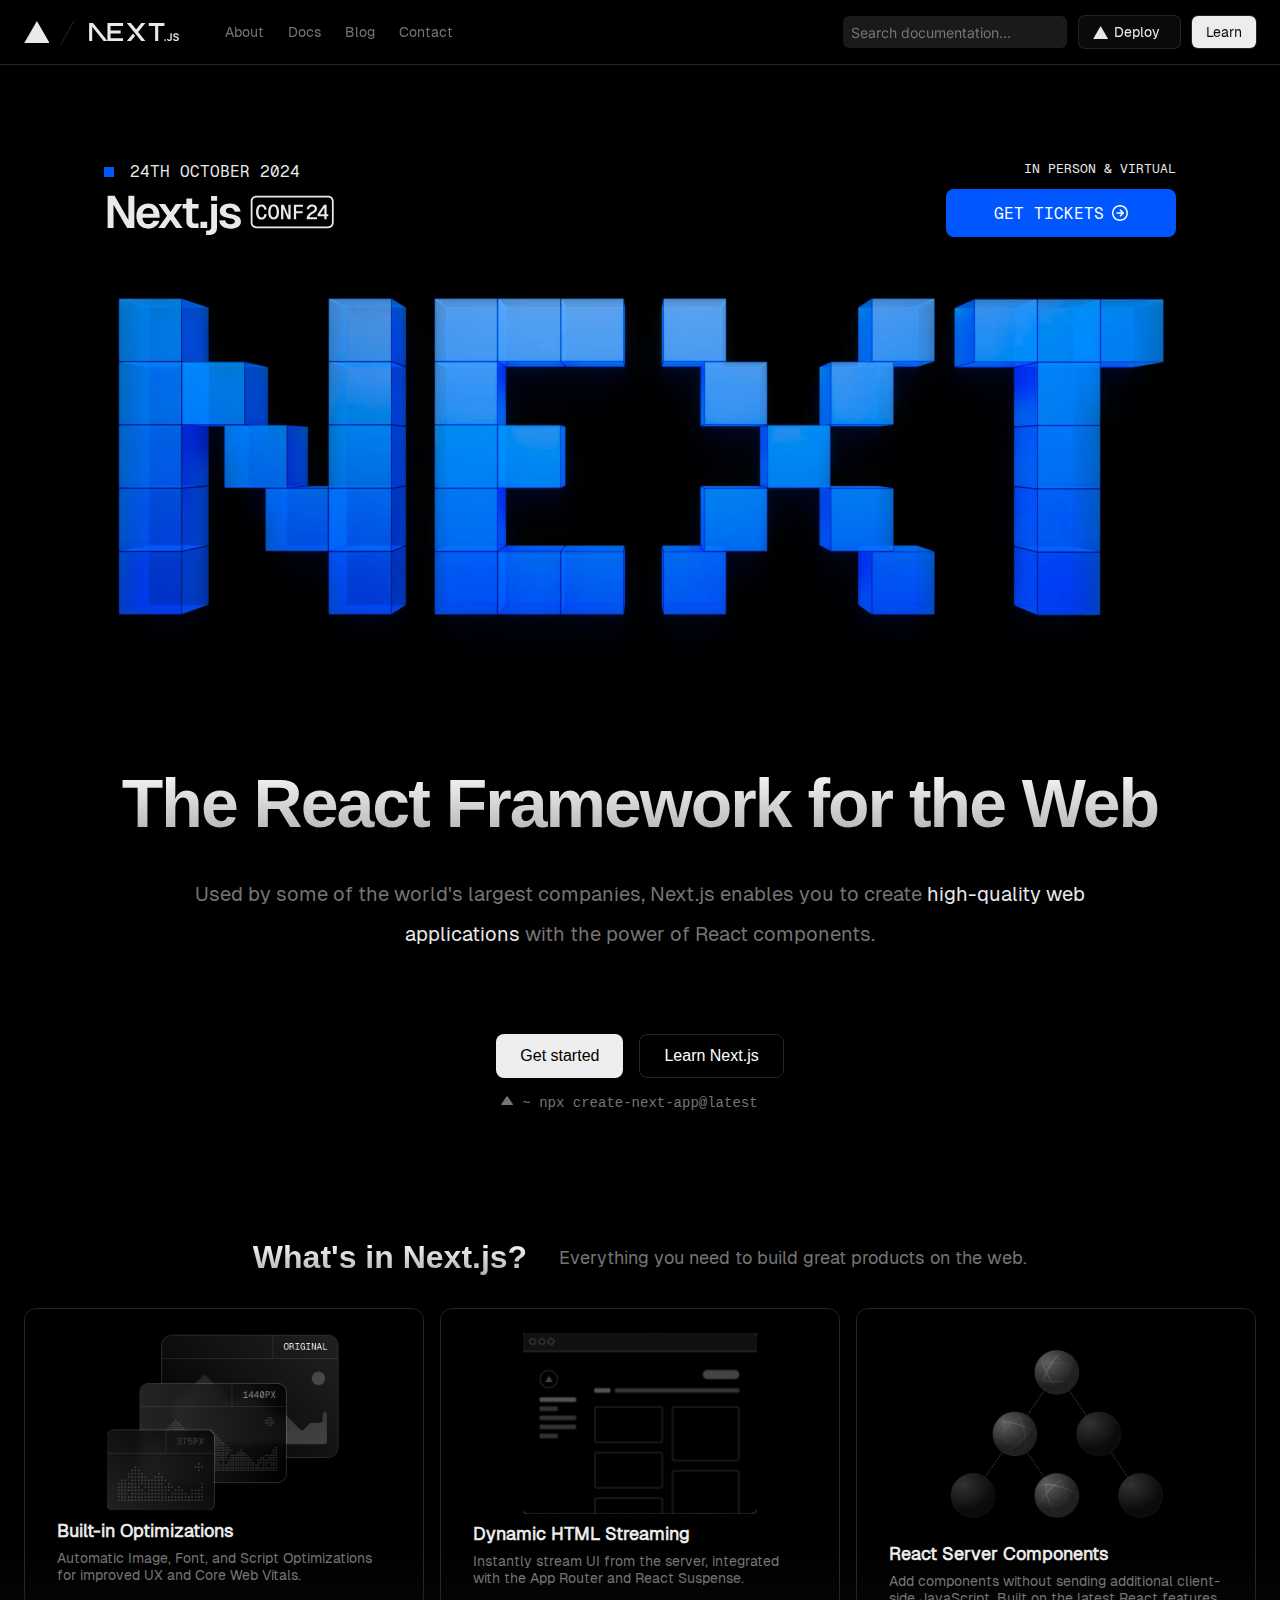
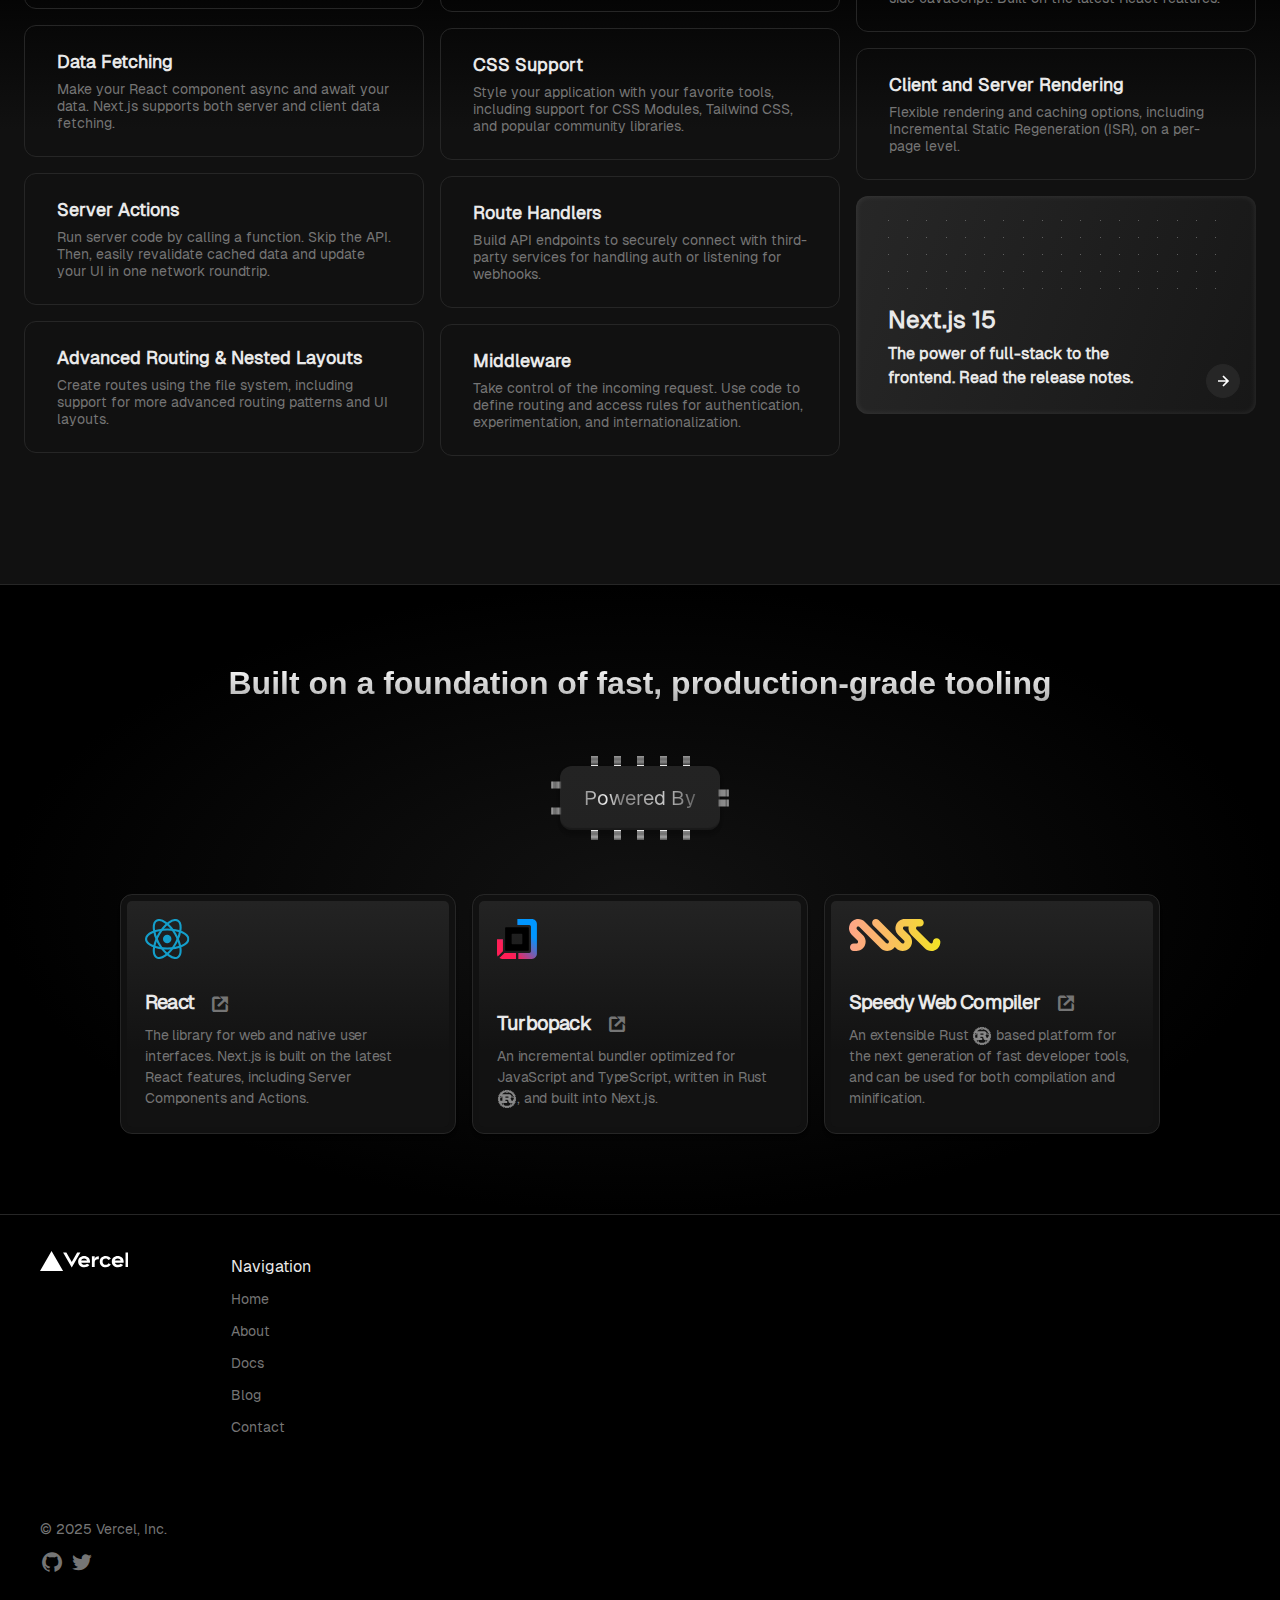
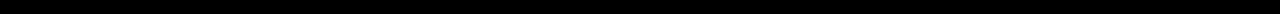
==== commit 798a383e: "add NEXT animation on special card in index page" ====
--- a/index.html
+++ b/index.html
@@ -8,6 +8,9 @@
     <link rel="stylesheet" href="./css/common.css">
     <link href='https://unpkg.com/boxicons@2.1.4/css/boxicons.min.css' rel='stylesheet'>
     <link rel="shortcut icon" href="./assets/svgs/favicon.svg" type="image/x-icon">
+    <script defer src="./js/copy.js"></script>
+    <script defer src="./js/navbar.js"></script>
+    <script defer src="./js/next_animation.js"></script>
 </head>
 <body>
     <header>
@@ -182,6 +185,7 @@
                     <p class="description">Flexible rendering and caching options, including Incremental Static Regeneration (ISR), on a per-page level.</p>
                 </div>
                 <a href="https://nextjs.org/blog/next-15" class="special-card">
+                    <div id="dots"></div>
                     <span class="title">Next.js 15</span>
                     <p class="description">The power of full-stack to the frontend. Read the release notes.</p>
                     <button class="arrow">
@@ -271,6 +275,4 @@
         </div>
     </footer>
 </body>
-<script src="./js/copy.js"></script>
-<script src="./js/navbar.js"></script>
 </html>--- a/css/index.css
+++ b/css/index.css
@@ -308,10 +308,47 @@
     gap: 0.5rem;
     background-image: linear-gradient(110deg, #272727 .06%, #171717);
     box-shadow: inset 0 0 6px hsla(0, 0%, 100%, 0.1);
-    height: 10rem;
     padding: 1.5rem 2rem;
     border-radius: 12px;
     color: var(--white);
+}
+
+.features .special-card .title {
+    font-size: 24px;
+}
+
+.features .special-card .description {
+    font-size: 16px;
+    line-height: 1.5rem;
+}
+
+.features .special-card #dots {
+    display: flex;
+    flex-direction: column;
+    gap: 1rem;
+    width: 100%;
+    margin-bottom: 0.5rem;
+}
+
+.features .special-card #dots .line {
+    display: flex;
+    justify-content: space-between;
+    gap: 2px;
+    width: 100%;
+}
+
+.features .special-card #dots span {
+    display: block;
+    width: 1px;
+    height: 1px;
+    background-color: var(--light-gray);
+    border-radius: 50%;
+    margin-right: 0.5rem;
+}
+
+.features .special-card #dots span:is(.on) {
+    background-color: #fff;
+    box-shadow: 0 0 1px 1px #3291ffcc, 0 0 2px 1px #3291ff40;
 }
 
 @media (max-width: 1400px) {
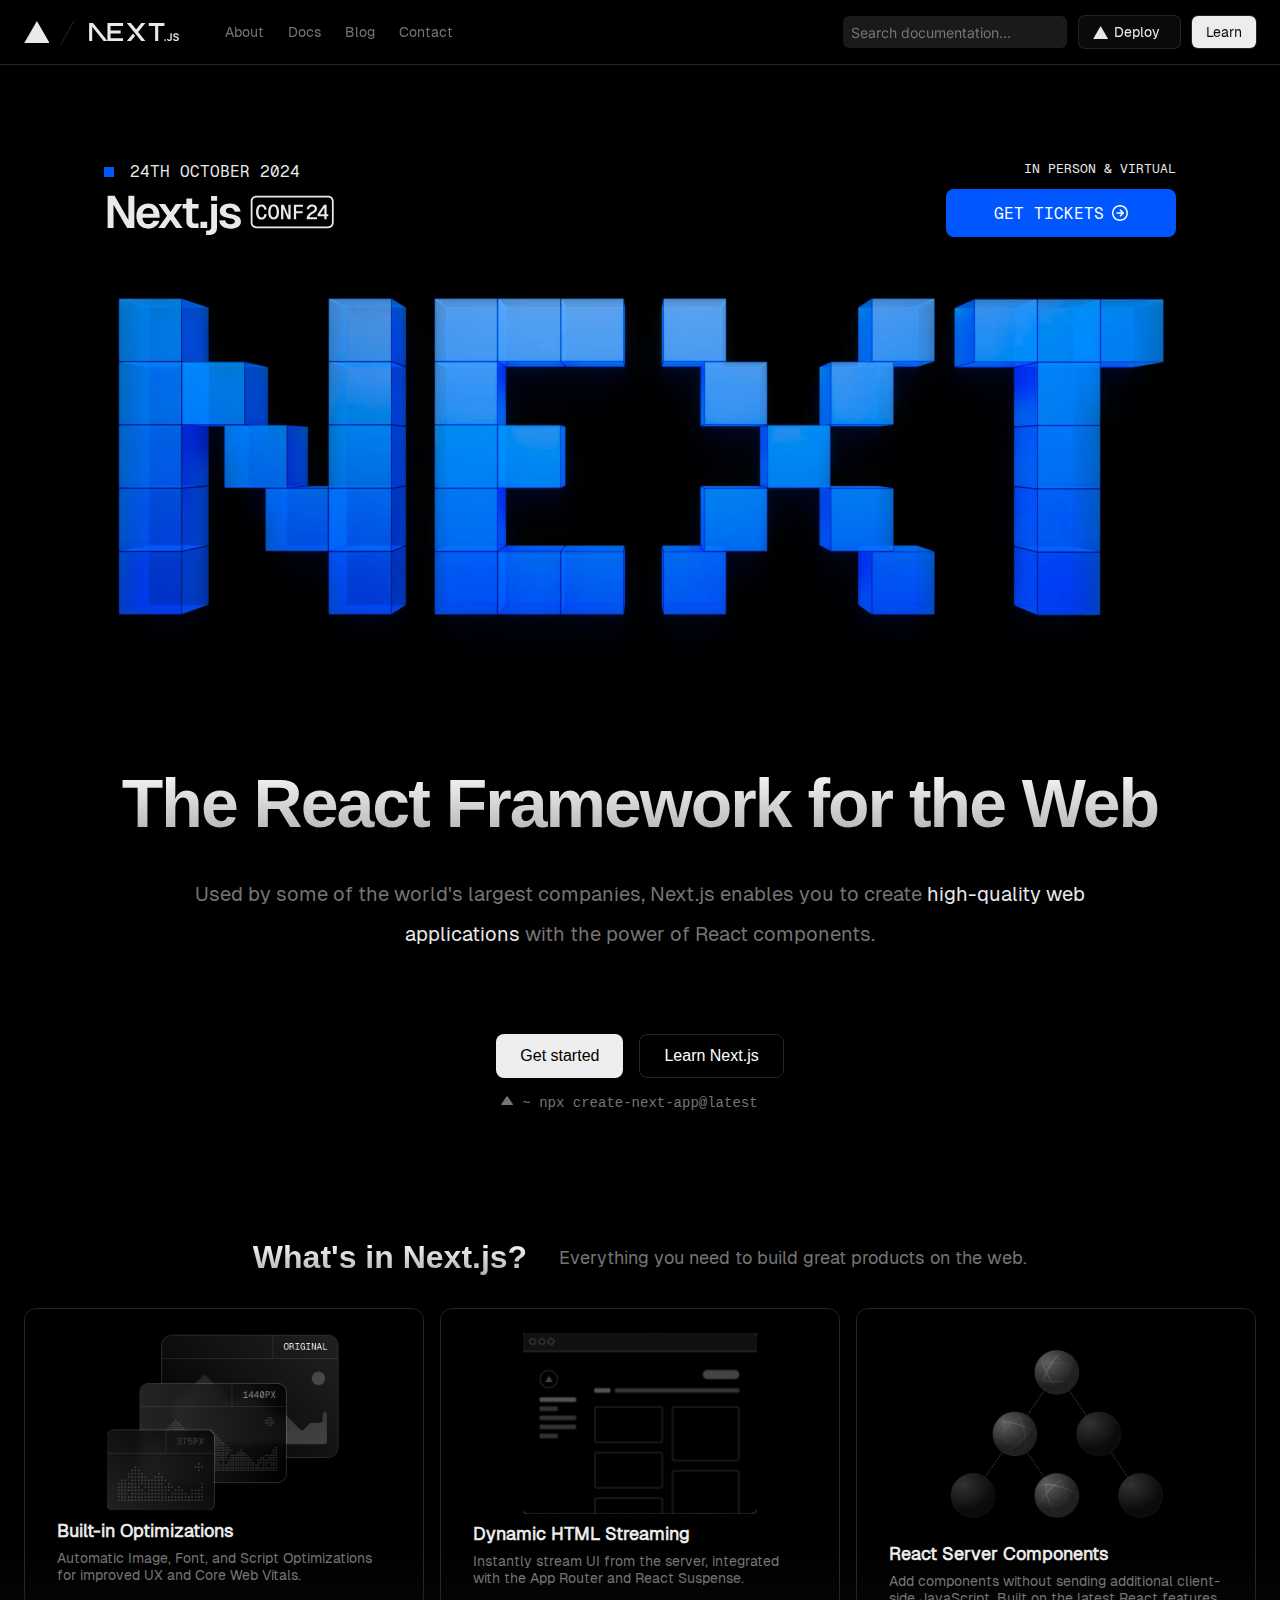
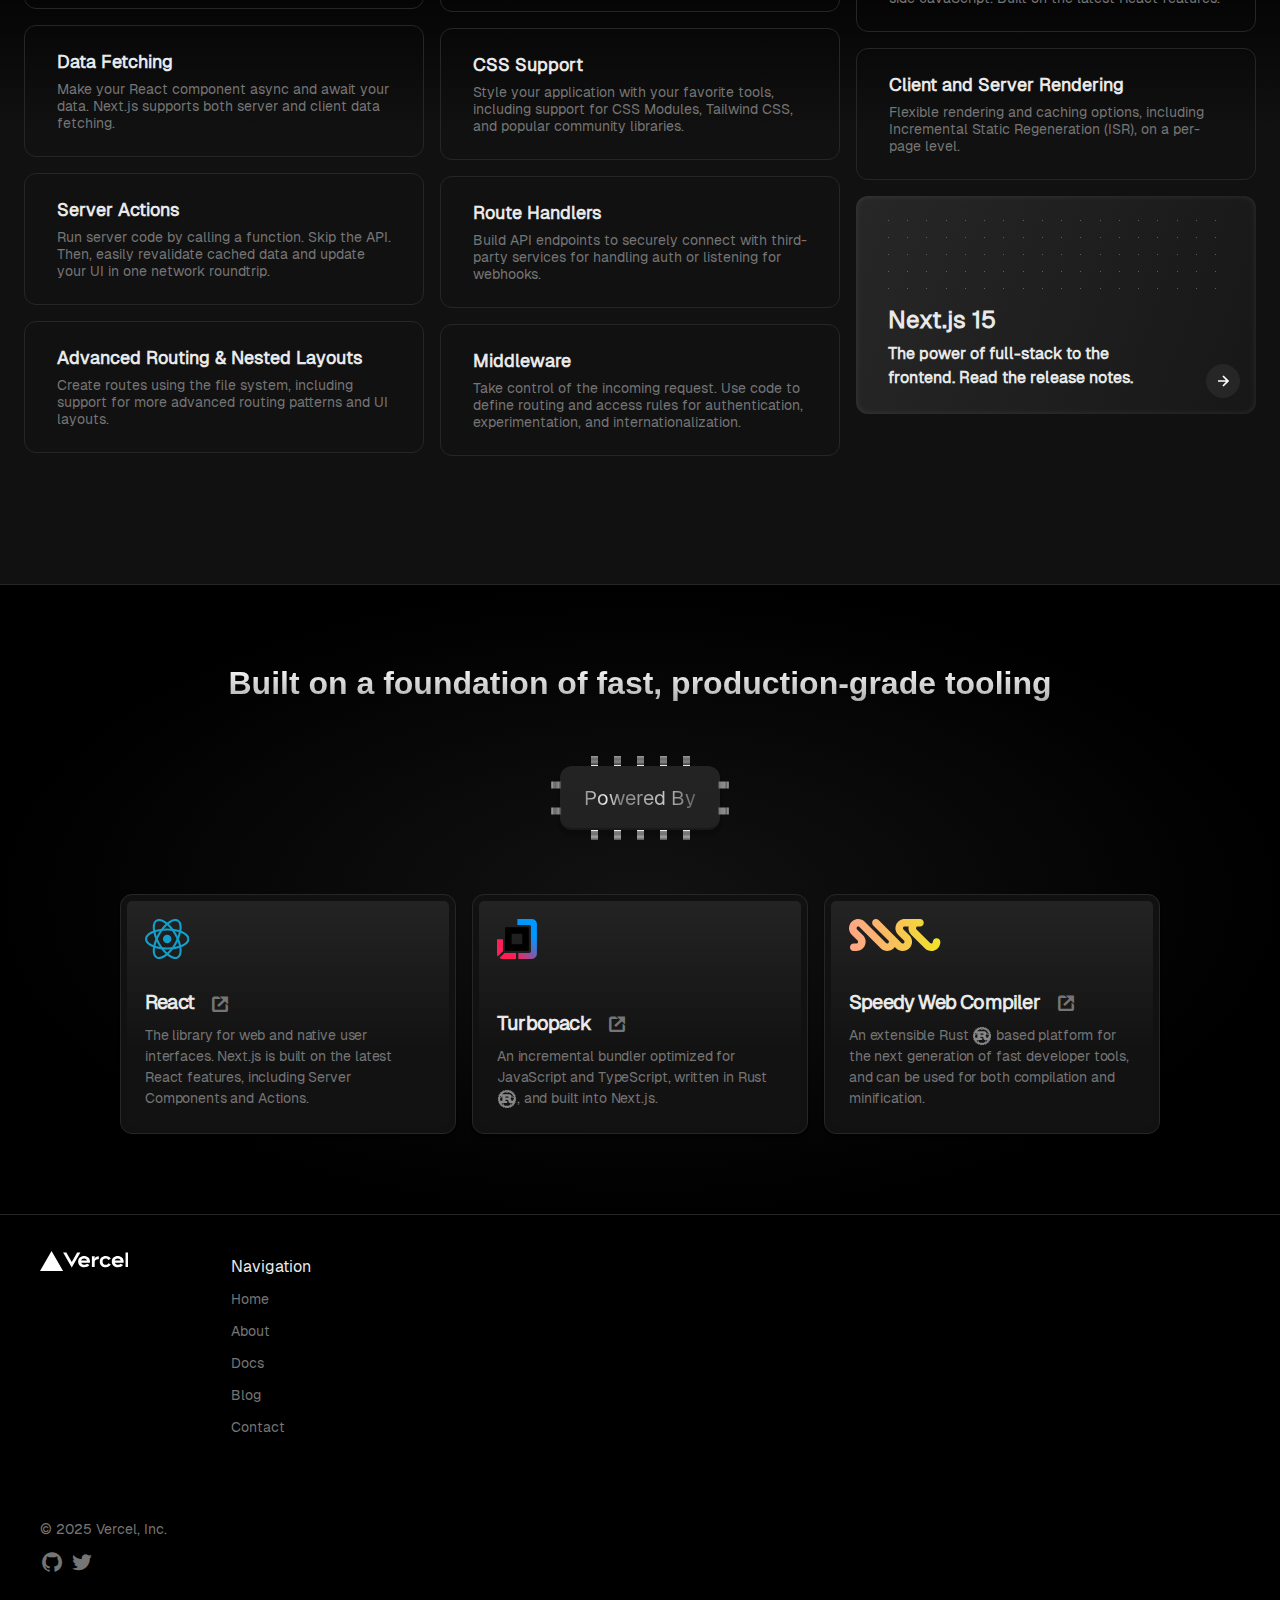
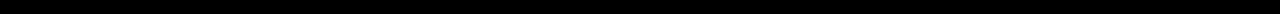
==== commit c9a4d290: "fiw w3c validator errors + update README" ====
--- a/index.html
+++ b/index.html
@@ -57,7 +57,7 @@
             </div>
             <div class="mobile-buttons">
                 <svg class="search-icon" fill="none" height="24" shape-rendering="geometricPrecision" stroke="currentColor" stroke-linecap="round" stroke-linejoin="round" stroke-width="1.5" viewBox="0 0 24 24" width="24" style="color:currentColor"><path d="M11 17.25a6.25 6.25 0 110-12.5 6.25 6.25 0 010 12.5z"></path><path d="M16 16l4.5 4.5"></path></svg>
-                <button class="hamburger-btn" aria-controls="primary-navigation" aria-expanded="false">
+                <button class="hamburger-btn" aria-expanded="false">
                     <svg stroke="#fff" fill="none" class="hamburger" viewBox="-10 -10 120 120" width="40" height="40">
                       <path class="line" stroke-width="6" stroke-linecap="round" stroke-linejoin="round" d="m 20 40 h 60 a 1 1 0 0 1 0 20 h -60 a 1 1 0 0 1 0 -40 h 30 v 70">
                       </path>
@@ -188,9 +188,9 @@
                     <div id="dots"></div>
                     <span class="title">Next.js 15</span>
                     <p class="description">The power of full-stack to the frontend. Read the release notes.</p>
-                    <button class="arrow">
+                    <div class="arrow">
                         <svg xmlns="http://www.w3.org/2000/svg" width="20" height="20" viewBox="0 0 24 24" style="fill: rgb(255, 255, 255);" data-darkreader-inline-fill=""><path d="m11.293 17.293 1.414 1.414L19.414 12l-6.707-6.707-1.414 1.414L15.586 11H6v2h9.586z"></path></svg>
-                    </button>
+                    </div>
                 </a>
             </div>
         </div>
@@ -211,7 +211,7 @@
                         <span class="pin"></span>
                     </div>
                     <span class="label">Powered By</span>
-                    <div class="right-pins">
+                    <div class="pins right-pins">
                         <span class="pin"></span>
                         <span class="pin"></span>
                     </div>
--- a/css/index.css
+++ b/css/index.css
@@ -570,7 +570,7 @@
 .powered-by .top-pins {
     position: absolute;
     top: 0;
-    translate: 0 -100%;
+    transform: translateY(-100%);
 }
 
 .powered-by .top-pins .pin {
@@ -581,7 +581,7 @@
 .powered-by .bot-pins {
     position: absolute;
     bottom: 0;
-    translate: 0 100%;
+    transform: translateY(100%);
 }
 
 .powered-by .bot-pins .pin {
@@ -597,22 +597,22 @@
 .powered-by .right-pins {
     position: absolute;
     right: 0;
-    translate: 100% 0;
+    transform: translateX(100%);
 }
 
 .powered-by .right-pins .pin {
-    rotate: 90deg;
+    transform: rotate(90deg);
     background: linear-gradient(1turn, #6f6f6f, #878787 33.33%, #8b8b8b 66.67%, #4d4d4d);
 }
 
 .powered-by .left-pins {
     position: absolute;
     left: 0;
-    translate: -100% 0;
+    transform: translateX(-100%);
 }
 
 .powered-by .left-pins .pin {
-    rotate: -90deg;
+    transform: rotate(-90deg);
     background: linear-gradient(180deg, #787878, #6b6b6b 33.33%, #8b8b8b 66.67%, #303030);
 }
 
--- a/css/common.css
+++ b/css/common.css
@@ -78,7 +78,7 @@
 }
 
 .rotate {
-    rotate: 90deg;
+    transform: rotate(90deg);
 }
 
 .nav {
@@ -206,12 +206,11 @@
 }
 
 .nav .hamburger-btn .hamburger {
-    transition: translate 1s, rotate 1s;
+    transition: transform 0.5s;
 }
 
 .nav .hamburger-btn[aria-expanded="true"] .hamburger {
-    translate: 6px -2px;
-    rotate: 0.125turn;
+    transform: translateX(6px) translateY(-2px) rotate(0.125turn);
 }
 
 .nav .hamburger-btn .line {
